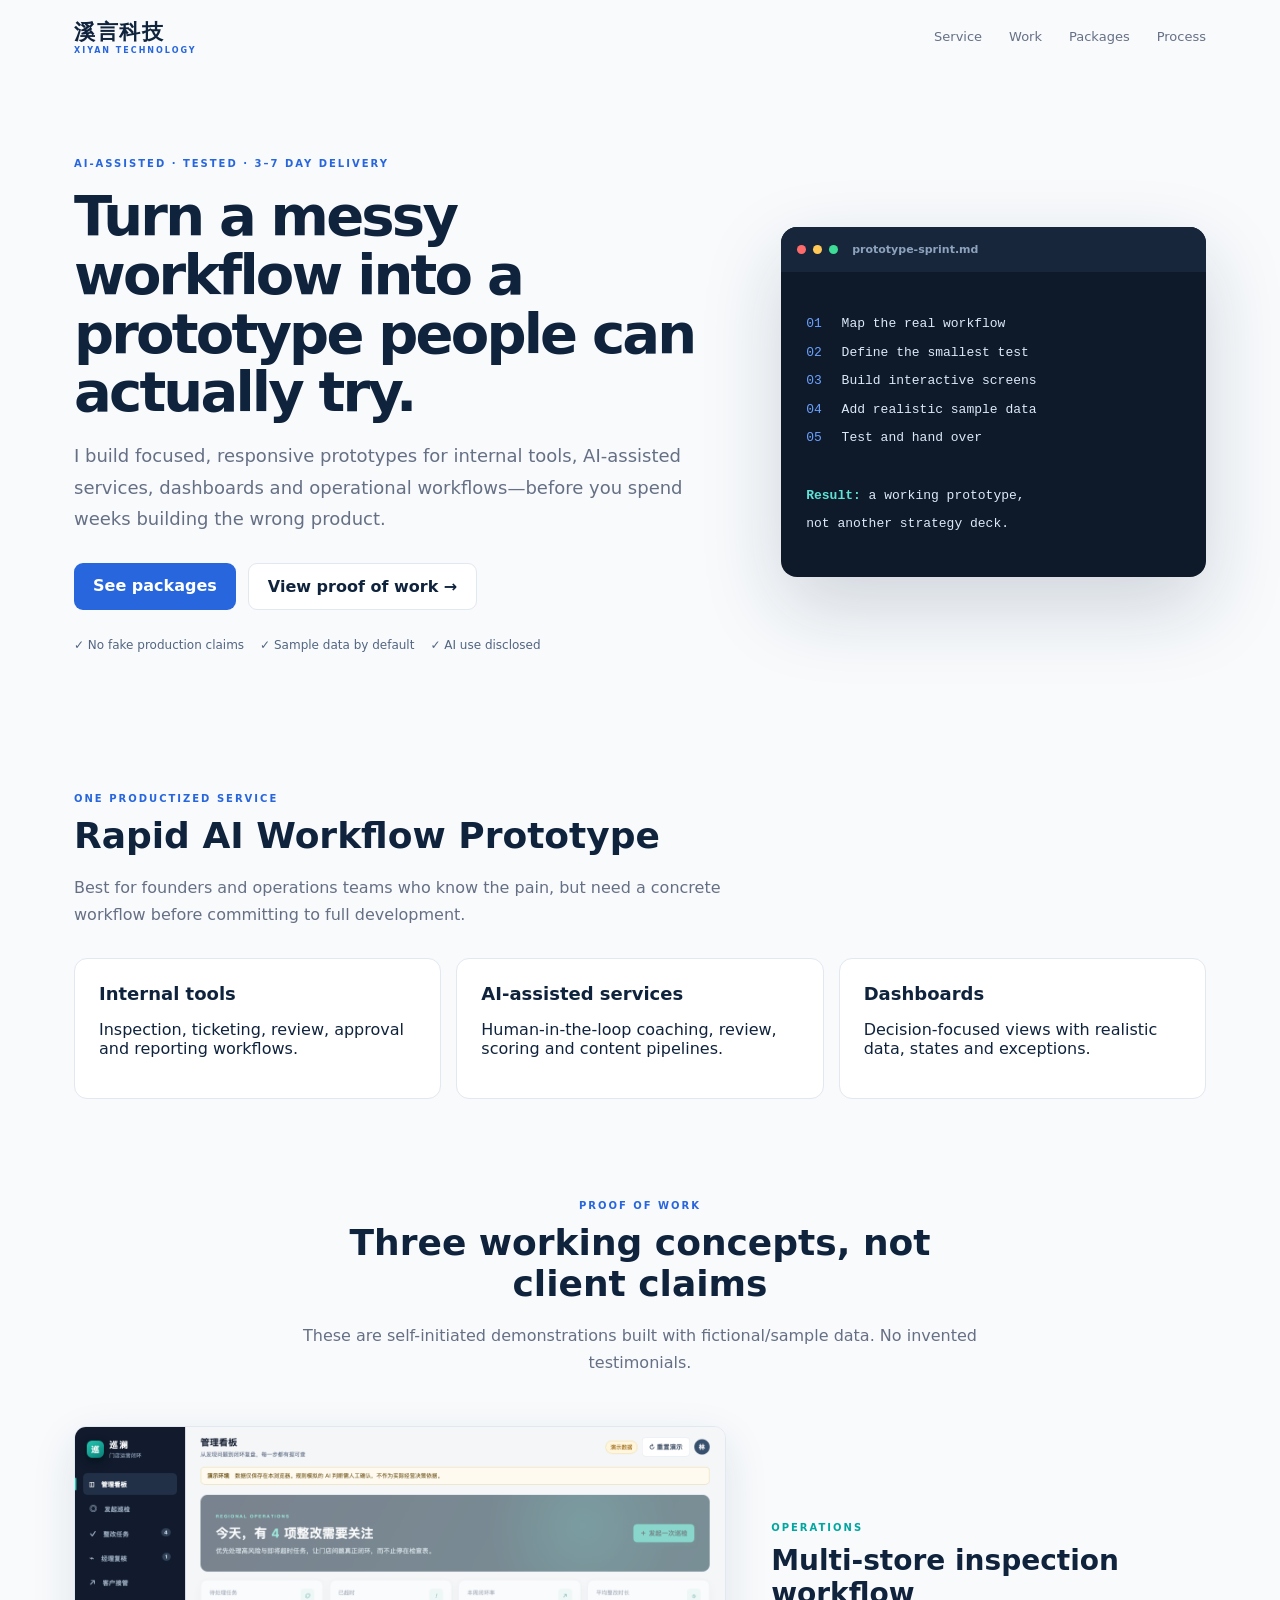
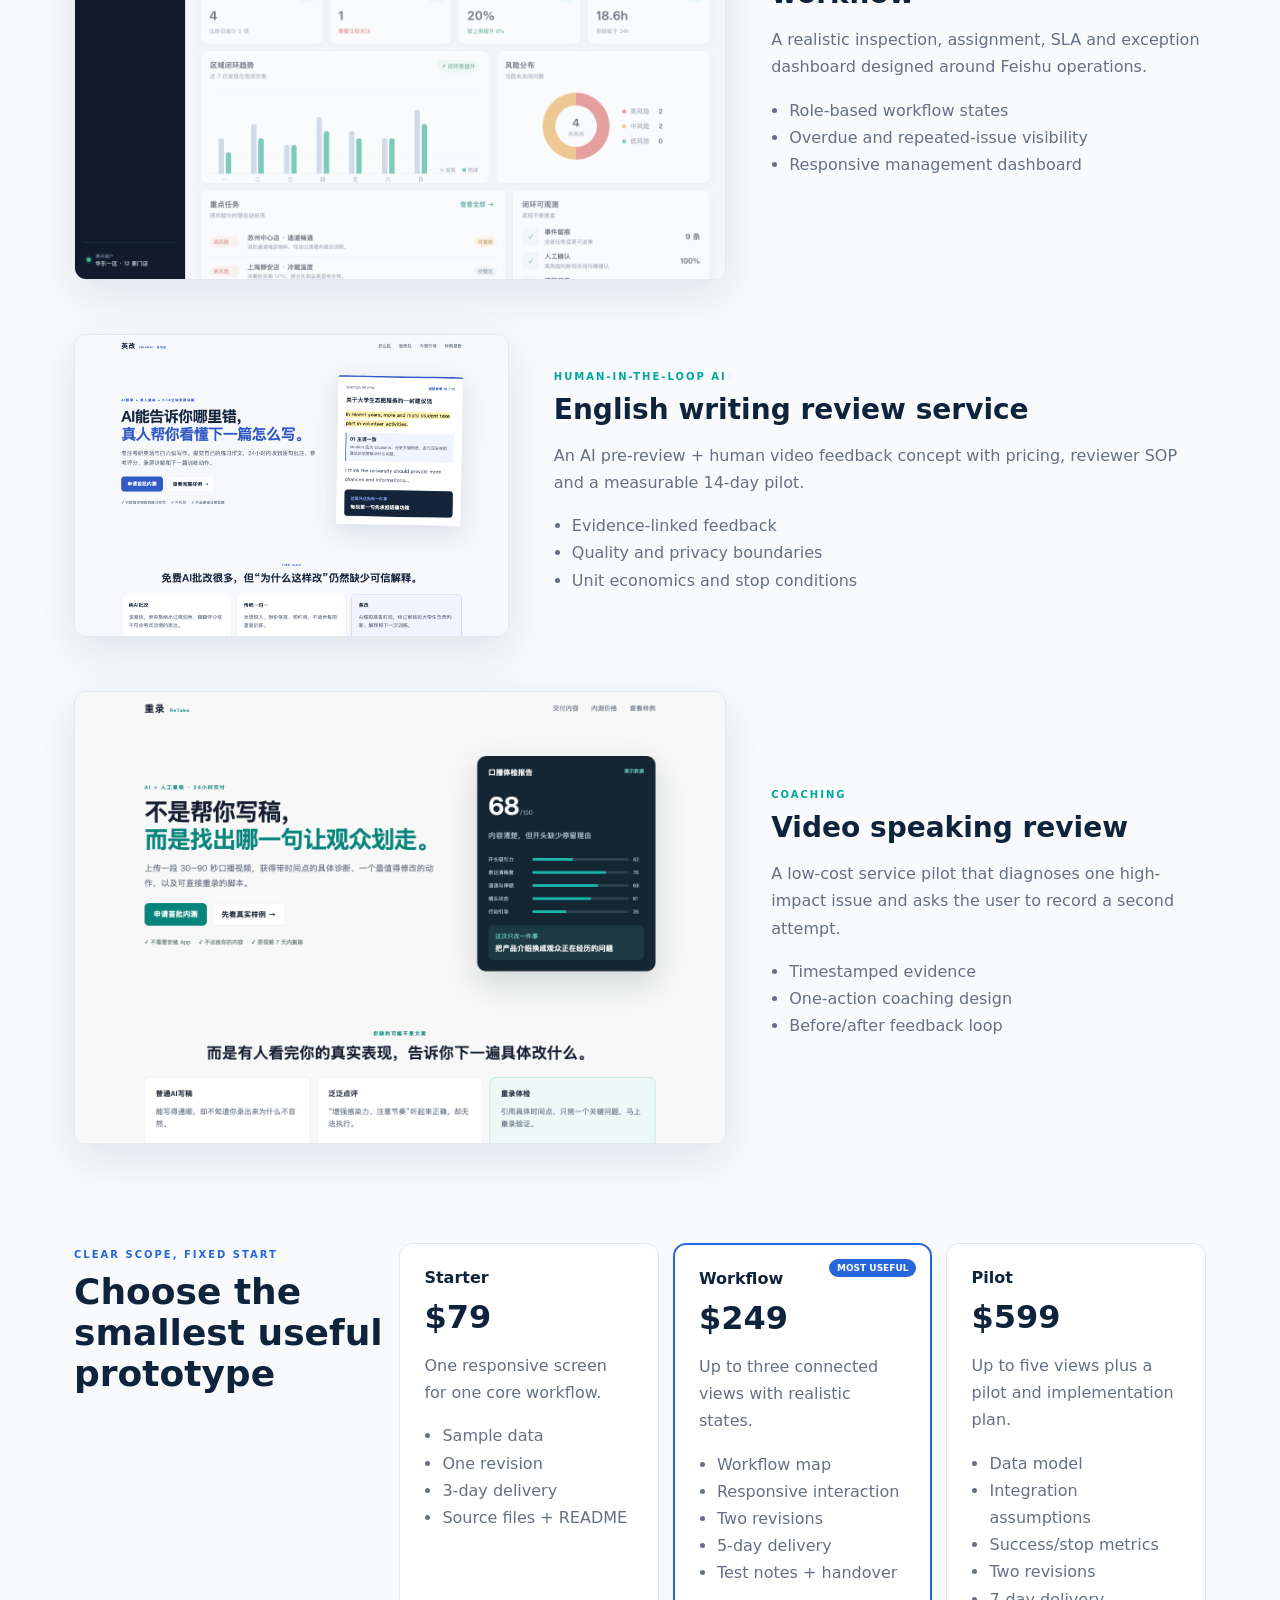
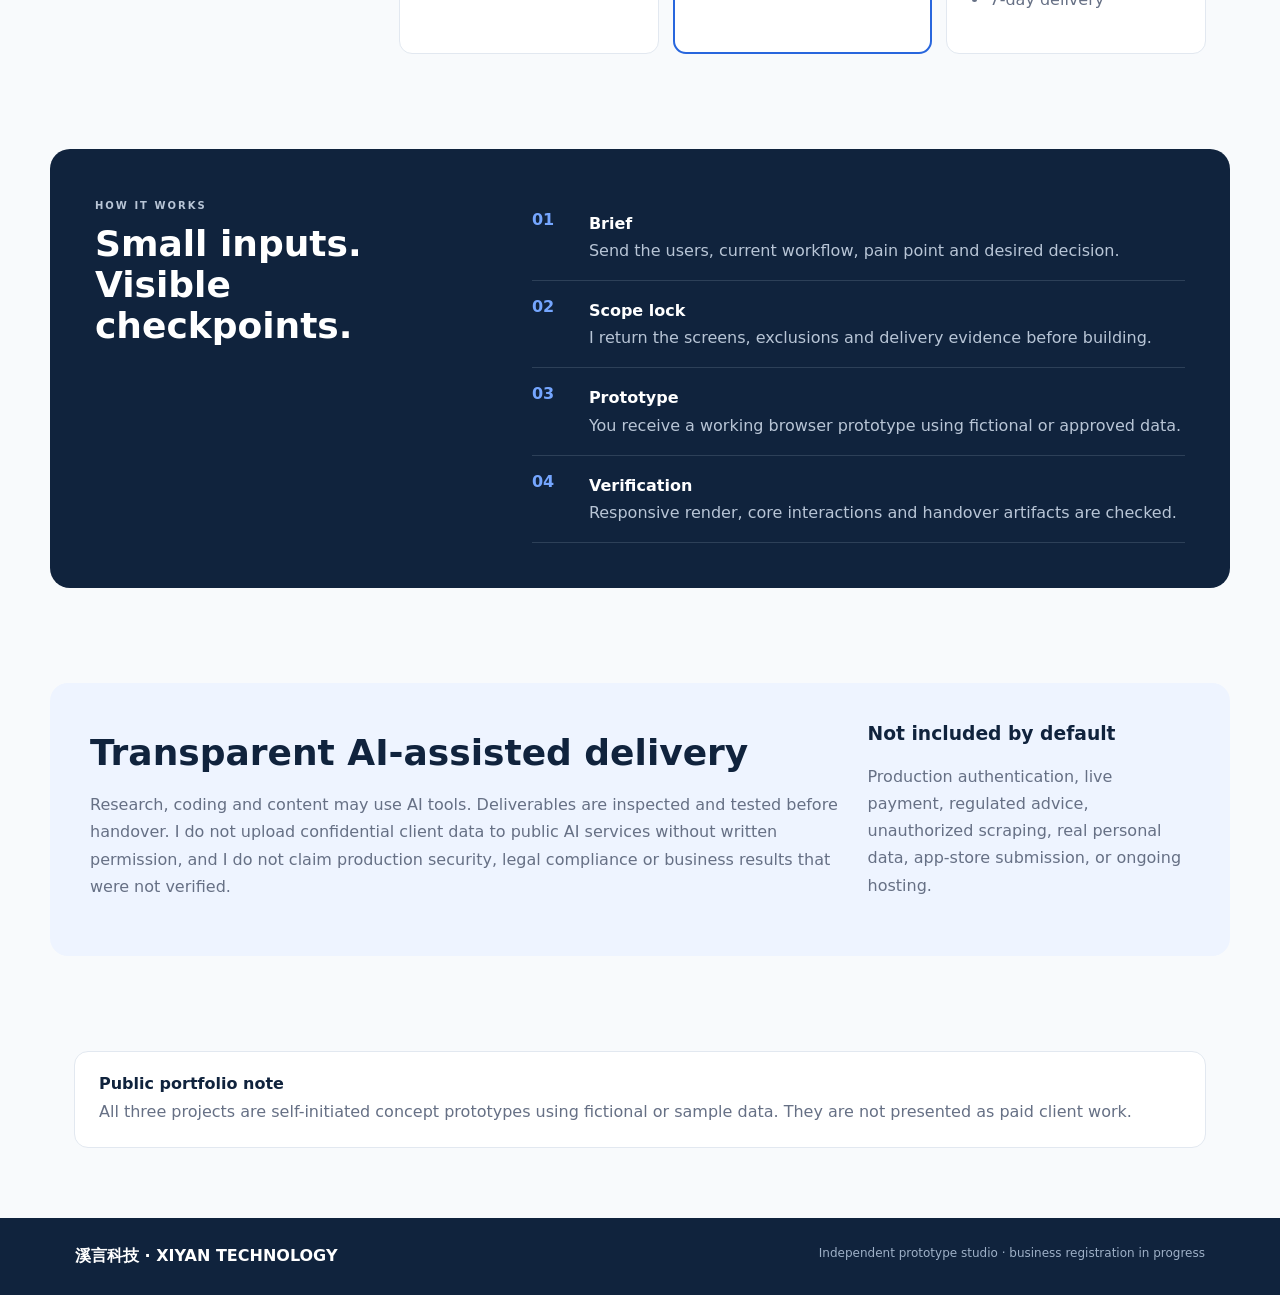
==== index.html @ 9f91e0a8 "Publish Xiyan Technology portfolio" ====
<!doctype html><html lang="en"><head><meta charset="utf-8"><meta name="viewport" content="width=device-width,initial-scale=1"><title>Xiyan Technology — AI Workflow Prototypes</title><link rel="stylesheet" href="styles.css"></head><body><header><a class="brand" href="#">溪言科技 <small>XIYAN TECHNOLOGY</small></a><nav><a href="#service">Service</a><a href="#work">Work</a><a href="#packages">Packages</a><a href="#process">Process</a></nav></header><main><section class="hero"><div><span class="eyebrow">AI-ASSISTED · TESTED · 3–7 DAY DELIVERY</span><h1>Turn a messy workflow into a prototype people can actually try.</h1><p>I build focused, responsive prototypes for internal tools, AI-assisted services, dashboards and operational workflows—before you spend weeks building the wrong product.</p><div class="buttons"><a class="primary" href="#packages">See packages</a><a class="secondary" href="#work">View proof of work →</a></div><div class="truth"><span>✓ No fake production claims</span><span>✓ Sample data by default</span><span>✓ AI use disclosed</span></div></div><aside><div class="terminal"><div><i></i><i></i><i></i><b>prototype-sprint.md</b></div><pre><span>01</span> Map the real workflow
<span>02</span> Define the smallest test
<span>03</span> Build interactive screens
<span>04</span> Add realistic sample data
<span>05</span> Test and hand over

<strong>Result:</strong> a working prototype,
not another strategy deck.</pre></div></aside></section><section id="service" class="service"><div><span class="eyebrow">ONE PRODUCTIZED SERVICE</span><h2>Rapid AI Workflow Prototype</h2><p>Best for founders and operations teams who know the pain, but need a concrete workflow before committing to full development.</p></div><div class="grid three"><article><b>Internal tools</b><p>Inspection, ticketing, review, approval and reporting workflows.</p></article><article><b>AI-assisted services</b><p>Human-in-the-loop coaching, review, scoring and content pipelines.</p></article><article><b>Dashboards</b><p>Decision-focused views with realistic data, states and exceptions.</p></article></div></section><section id="work" class="work"><div class="section-title"><span class="eyebrow">PROOF OF WORK</span><h2>Three working concepts, not client claims</h2><p>These are self-initiated demonstrations built with fictional/sample data. No invented testimonials.</p></div><article class="case"><a class="case-shot" href="feishu-inspection/" aria-label="Open store inspection prototype"><img src="assets/feishu-dashboard.png" alt="Store inspection workflow dashboard"></a><div><span>OPERATIONS</span><h3>Multi-store inspection workflow</h3><p>A realistic inspection, assignment, SLA and exception dashboard designed around Feishu operations.</p><ul><li>Role-based workflow states</li><li>Overdue and repeated-issue visibility</li><li>Responsive management dashboard</li></ul></div></article><article class="case reverse"><a class="case-shot" href="writing-review/" aria-label="Open English writing review prototype"><img src="assets/writing-review.png" alt="English writing review prototype"></a><div><span>HUMAN-IN-THE-LOOP AI</span><h3>English writing review service</h3><p>An AI pre-review + human video feedback concept with pricing, reviewer SOP and a measurable 14-day pilot.</p><ul><li>Evidence-linked feedback</li><li>Quality and privacy boundaries</li><li>Unit economics and stop conditions</li></ul></div></article><article class="case"><a class="case-shot" href="speaking-coach/" aria-label="Open speaking coach prototype"><img src="assets/speaking-coach.png" alt="Speaking coach prototype"></a><div><span>COACHING</span><h3>Video speaking review</h3><p>A low-cost service pilot that diagnoses one high-impact issue and asks the user to record a second attempt.</p><ul><li>Timestamped evidence</li><li>One-action coaching design</li><li>Before/after feedback loop</li></ul></div></article></section><section id="packages" class="packages"><div><span class="eyebrow">CLEAR SCOPE, FIXED START</span><h2>Choose the smallest useful prototype</h2></div><article><span>Starter</span><h3>$79</h3><p>One responsive screen for one core workflow.</p><ul><li>Sample data</li><li>One revision</li><li>3-day delivery</li><li>Source files + README</li></ul></article><article class="featured"><b>MOST USEFUL</b><span>Workflow</span><h3>$249</h3><p>Up to three connected views with realistic states.</p><ul><li>Workflow map</li><li>Responsive interaction</li><li>Two revisions</li><li>5-day delivery</li><li>Test notes + handover</li></ul></article><article><span>Pilot</span><h3>$599</h3><p>Up to five views plus a pilot and implementation plan.</p><ul><li>Data model</li><li>Integration assumptions</li><li>Success/stop metrics</li><li>Two revisions</li><li>7-day delivery</li></ul></article></section><section id="process" class="process"><div><span class="eyebrow">HOW IT WORKS</span><h2>Small inputs. Visible checkpoints.</h2></div><ol><li><b>01</b><span><strong>Brief</strong>Send the users, current workflow, pain point and desired decision.</span></li><li><b>02</b><span><strong>Scope lock</strong>I return the screens, exclusions and delivery evidence before building.</span></li><li><b>03</b><span><strong>Prototype</strong>You receive a working browser prototype using fictional or approved data.</span></li><li><b>04</b><span><strong>Verification</strong>Responsive render, core interactions and handover artifacts are checked.</span></li></ol></section><section class="disclosure"><div><h2>Transparent AI-assisted delivery</h2><p>Research, coding and content may use AI tools. Deliverables are inspected and tested before handover. I do not upload confidential client data to public AI services without written permission, and I do not claim production security, legal compliance or business results that were not verified.</p></div><div><h3>Not included by default</h3><p>Production authentication, live payment, regulated advice, unauthorized scraping, real personal data, app-store submission, or ongoing hosting.</p></div></section><section class="public-note"><b>Public portfolio note</b><p>All three projects are self-initiated concept prototypes using fictional or sample data. They are not presented as paid client work.</p></section></main><footer><b>溪言科技 · XIYAN TECHNOLOGY</b><p>Independent prototype studio · business registration in progress</p></footer></body></html>
---- styles.css ----
:root{--ink:#10233d;--muted:#667085;--blue:#2866dd;--cyan:#00a7a0;--soft:#eef4ff;--line:#e2e8f0;--bg:#f8fafc}*{box-sizing:border-box}body{margin:0;background:var(--bg);color:var(--ink);font-family:Inter,ui-sans-serif,"PingFang SC",system-ui,sans-serif}a{color:inherit;text-decoration:none}header{height:72px;max-width:1180px;margin:auto;padding:0 24px;display:flex;align-items:center;justify-content:space-between}.brand{font-weight:900;font-size:21px;letter-spacing:1.5px}.brand small{display:block;font-size:8px;color:var(--blue);letter-spacing:2px}nav{display:flex;gap:27px;font-size:13px;color:var(--muted)}.hero{max-width:1180px;margin:35px auto 90px;padding:45px 24px;display:grid;grid-template-columns:1.2fr .8fr;gap:70px;align-items:center}.eyebrow{font-size:10px;font-weight:900;letter-spacing:2px;color:var(--blue)}h1{font-size:56px;line-height:1.05;letter-spacing:-2.8px;margin:16px 0}.hero p{font-size:18px;line-height:1.75;color:var(--muted);max-width:680px}.buttons{display:flex;gap:12px;margin:28px 0}.primary,.secondary{padding:13px 19px;border-radius:9px;font-weight:800}.primary{background:var(--blue);color:#fff}.secondary{background:#fff;border:1px solid var(--line)}.truth{display:flex;gap:16px;flex-wrap:wrap;font-size:12px;color:#526581}.terminal{background:#0e1a2a;color:#dce9f8;border-radius:16px;box-shadow:0 30px 80px #152b492d;overflow:hidden}.terminal>div{height:45px;background:#17263a;display:flex;align-items:center;padding:0 16px;gap:7px}.terminal i{width:9px;height:9px;border-radius:50%;background:#ff6b6b}.terminal i:nth-child(2){background:#ffc857}.terminal i:nth-child(3){background:#3ddc97}.terminal b{font-size:11px;color:#8da2bd;margin-left:7px}.terminal pre{padding:25px;font-family:ui-monospace,SFMono-Regular,monospace;line-height:2.2;font-size:13px}.terminal pre span{color:#6da1ff;margin-right:12px}.terminal pre strong{color:#5ee2d5}.service,.work,.packages,.process,.disclosure{max-width:1180px;margin:0 auto 95px;padding:0 24px}.service>div:first-child{max-width:700px}.service h2,.section-title h2,.packages h2,.process h2,.disclosure h2{font-size:36px;margin:9px 0 18px}.service>div>p,.section-title p,.case p,.case li,.packages p,.packages li,.process span,.disclosure p{color:var(--muted);line-height:1.7}.grid.three{display:grid;grid-template-columns:repeat(3,1fr);gap:15px;margin-top:30px}.grid article,.packages article{background:#fff;border:1px solid var(--line);padding:24px;border-radius:13px}.grid article b{font-size:18px}.section-title{text-align:center;max-width:700px;margin:0 auto 38px}.case{display:grid;grid-template-columns:1.2fr .8fr;gap:45px;align-items:center;margin:50px 0}.case.reverse{grid-template-columns:.8fr 1.2fr}.case.reverse img{order:2}.case img{width:100%;border-radius:12px;border:1px solid var(--line);box-shadow:0 15px 45px #1733541c}.case div>span{font-size:10px;color:var(--cyan);letter-spacing:2px;font-weight:900}.case h3{font-size:28px;margin:9px 0}.case ul{padding-left:18px}.packages{display:grid;grid-template-columns:1.2fr repeat(3,1fr);gap:14px;align-items:stretch}.packages article{position:relative}.packages article>span{font-weight:900}.packages h3{font-size:32px;margin:11px 0}.packages ul{padding-left:18px}.packages .featured{border:2px solid var(--blue)}.packages .featured>b{position:absolute;right:14px;top:14px;background:var(--blue);color:#fff;padding:4px 8px;border-radius:20px;font-size:9px}.process{background:var(--ink);color:#fff;border-radius:20px;padding:45px;display:grid;grid-template-columns:.75fr 1.25fr;gap:45px}.process ol{list-style:none;margin:0;padding:0}.process li{display:grid;grid-template-columns:45px 1fr;gap:12px;padding:16px 0;border-bottom:1px solid #2d4058}.process li>b{color:#75a6ff}.process strong{display:block;color:#fff}.process span{color:#b8c5d6}.disclosure{display:grid;grid-template-columns:1.4fr .6fr;gap:25px;background:var(--soft);border-radius:18px;padding:40px}.disclosure h3{margin-top:0}footer{background:var(--ink);color:#fff;padding:28px max(24px,calc((100% - 1130px)/2));display:flex;justify-content:space-between}footer p{margin:0;color:#9eb0c7;font-size:12px}@media(max-width:900px){nav{display:none}.hero{grid-template-columns:1fr;margin-top:0}.hero h1{font-size:40px}.grid.three,.packages,.case,.case.reverse,.process,.disclosure{grid-template-columns:1fr}.case.reverse img{order:0}.packages>div{margin-bottom:10px}footer{display:block}footer p{margin-top:8px}}
.case-shot{display:block}.case-shot img{transition:transform .2s ease,box-shadow .2s ease}.case-shot:hover img{transform:translateY(-3px);box-shadow:0 20px 55px #1733542b}.public-note{max-width:1132px;margin:0 auto 70px;padding:22px 24px;background:#fff;border:1px solid var(--line);border-radius:14px}.public-note p{color:var(--muted);margin:6px 0 0;line-height:1.6}
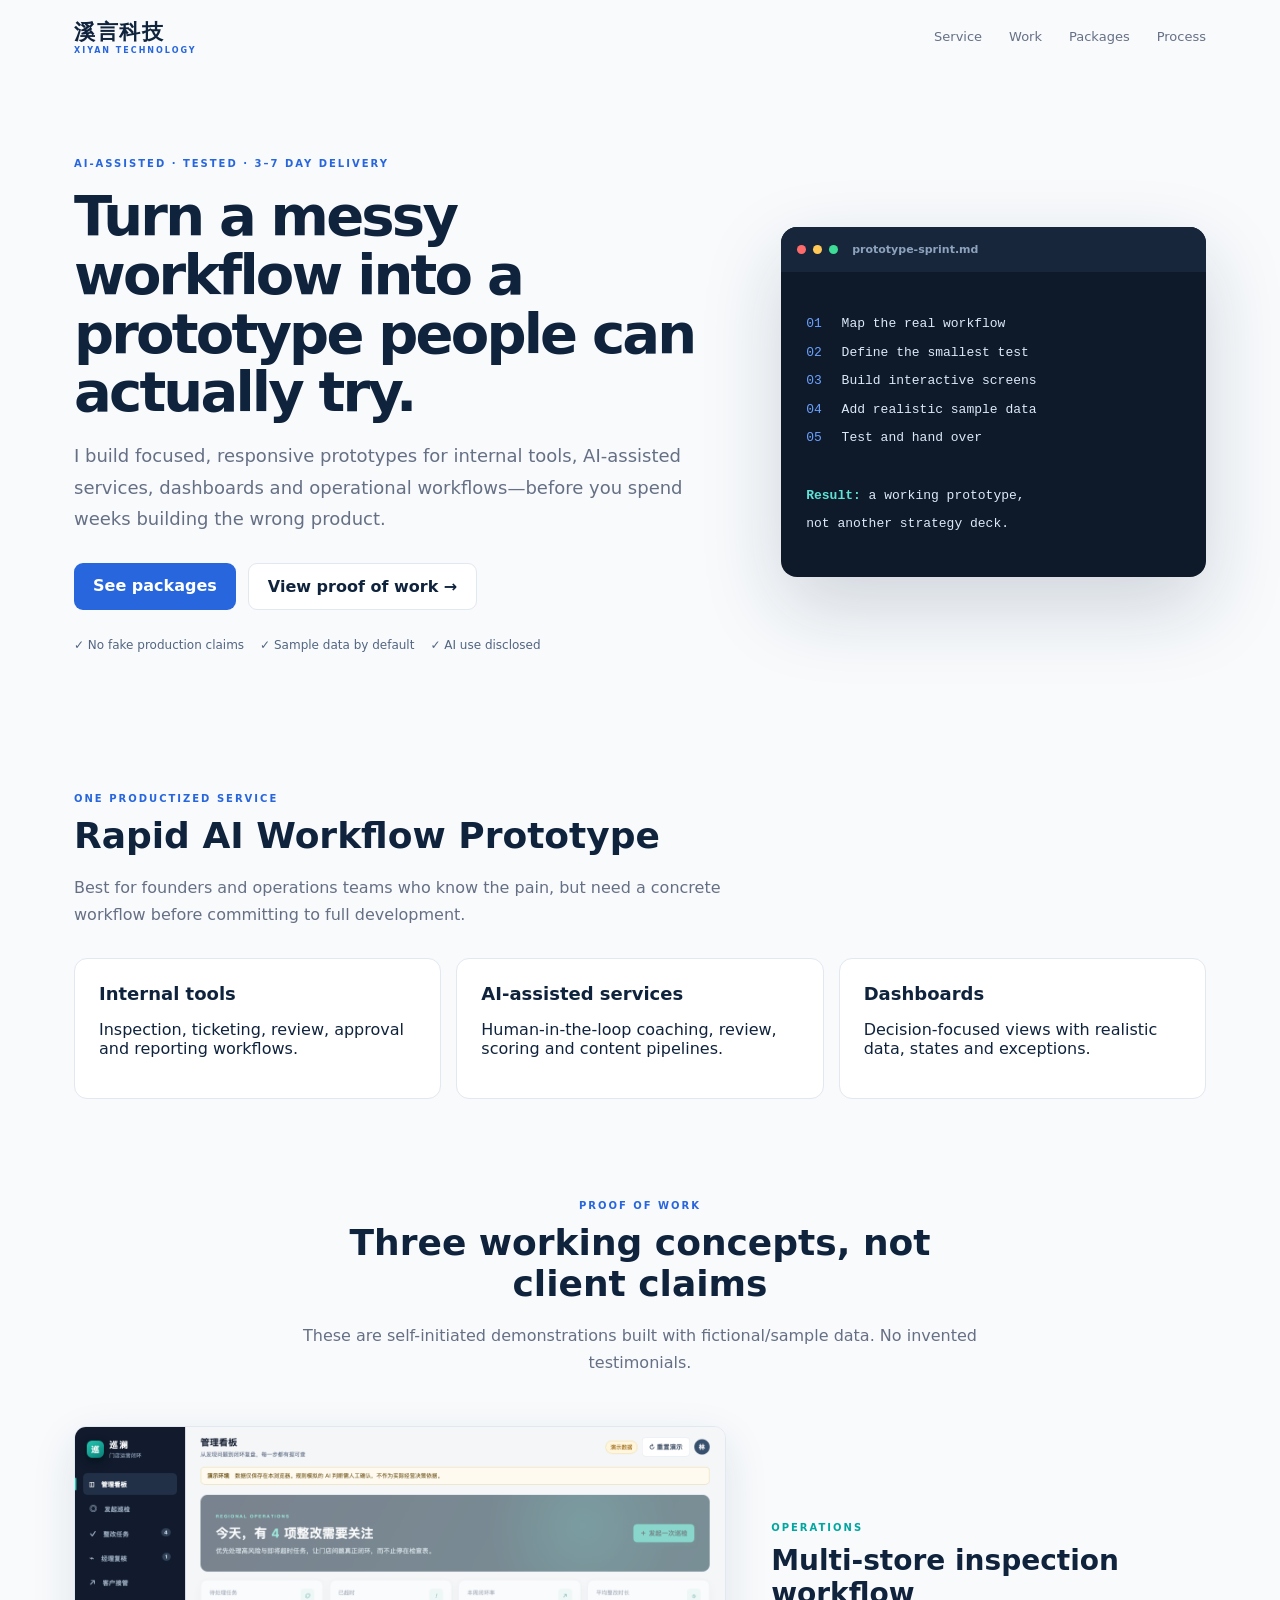
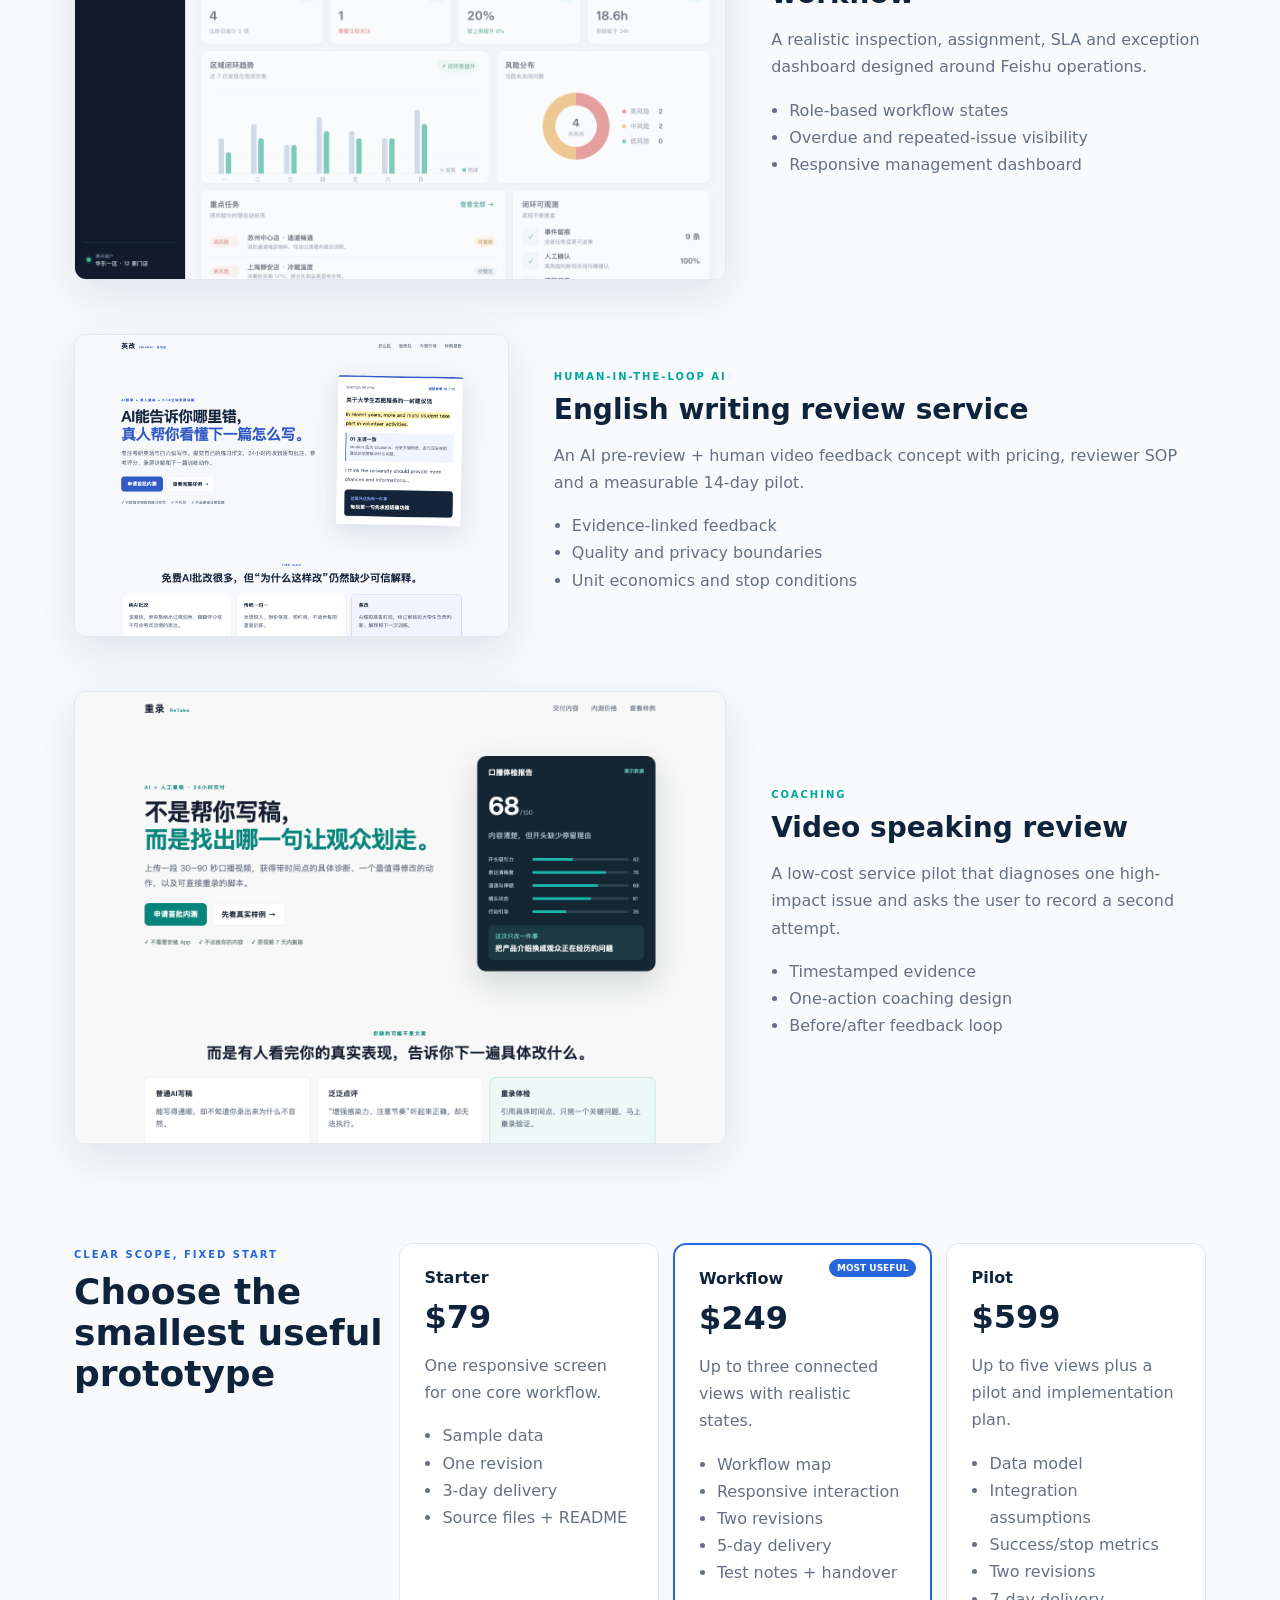
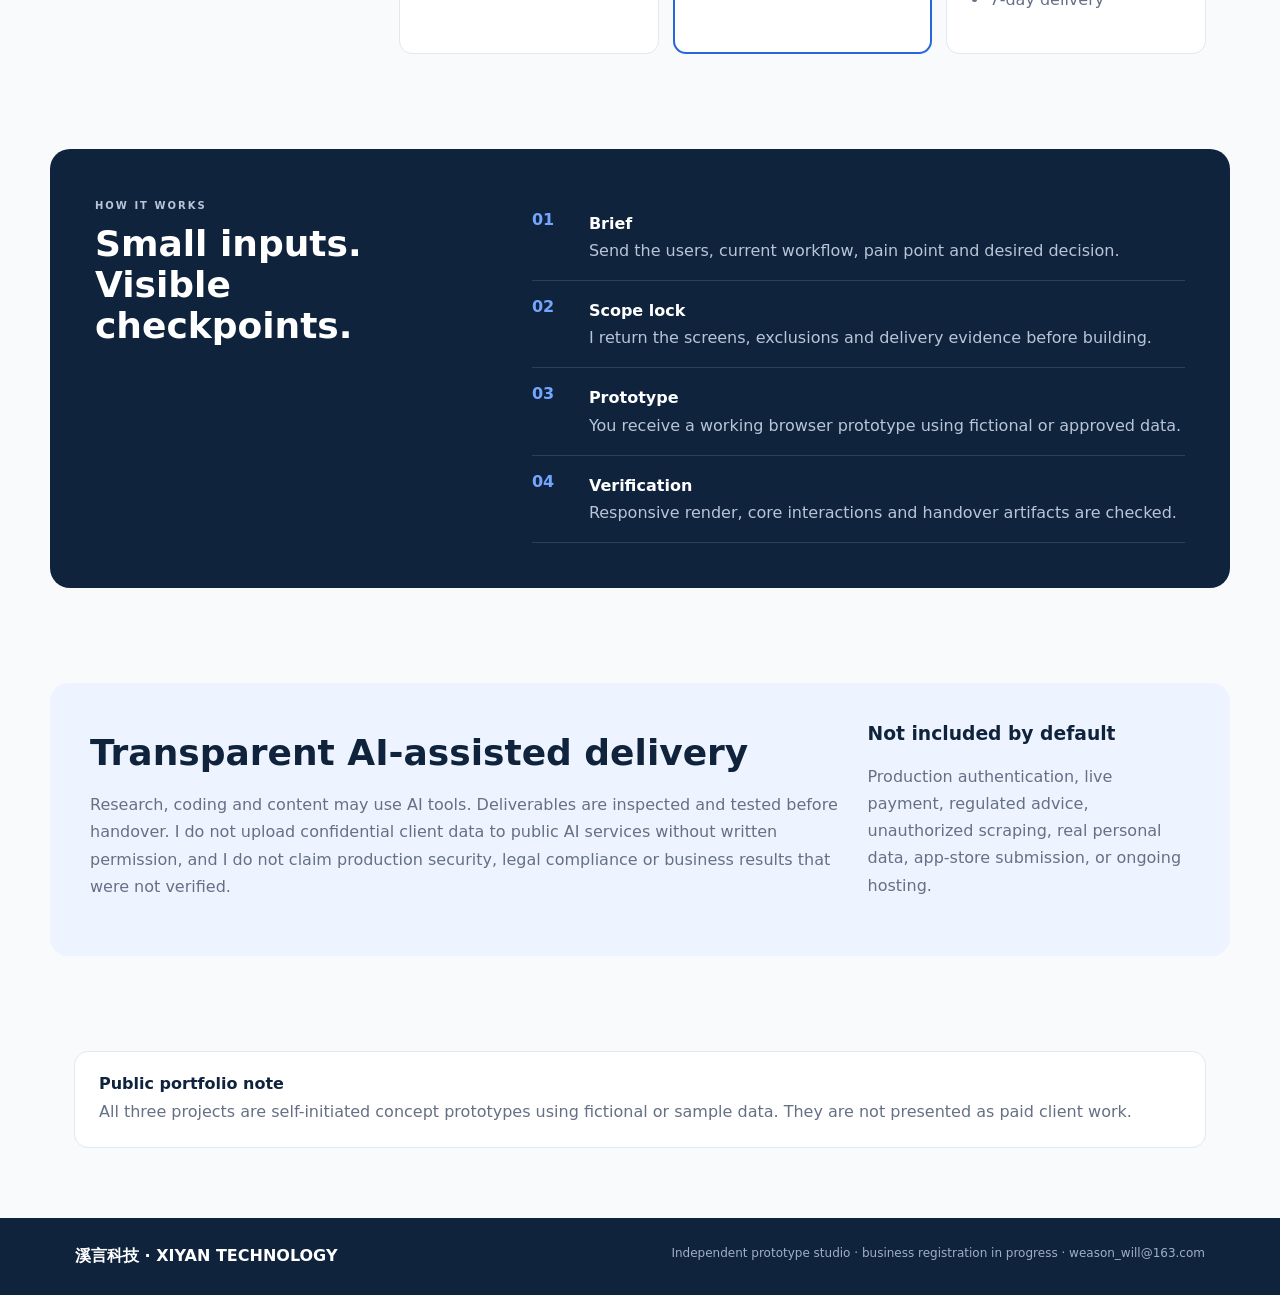
==== commit 45103bba: "Publish official business contact" ====
--- a/index.html
+++ b/index.html
@@ -5,4 +5,4 @@
 <span>05</span> Test and hand over
 
 <strong>Result:</strong> a working prototype,
-not another strategy deck.</pre></div></aside></section><section id="service" class="service"><div><span class="eyebrow">ONE PRODUCTIZED SERVICE</span><h2>Rapid AI Workflow Prototype</h2><p>Best for founders and operations teams who know the pain, but need a concrete workflow before committing to full development.</p></div><div class="grid three"><article><b>Internal tools</b><p>Inspection, ticketing, review, approval and reporting workflows.</p></article><article><b>AI-assisted services</b><p>Human-in-the-loop coaching, review, scoring and content pipelines.</p></article><article><b>Dashboards</b><p>Decision-focused views with realistic data, states and exceptions.</p></article></div></section><section id="work" class="work"><div class="section-title"><span class="eyebrow">PROOF OF WORK</span><h2>Three working concepts, not client claims</h2><p>These are self-initiated demonstrations built with fictional/sample data. No invented testimonials.</p></div><article class="case"><a class="case-shot" href="feishu-inspection/" aria-label="Open store inspection prototype"><img src="assets/feishu-dashboard.png" alt="Store inspection workflow dashboard"></a><div><span>OPERATIONS</span><h3>Multi-store inspection workflow</h3><p>A realistic inspection, assignment, SLA and exception dashboard designed around Feishu operations.</p><ul><li>Role-based workflow states</li><li>Overdue and repeated-issue visibility</li><li>Responsive management dashboard</li></ul></div></article><article class="case reverse"><a class="case-shot" href="writing-review/" aria-label="Open English writing review prototype"><img src="assets/writing-review.png" alt="English writing review prototype"></a><div><span>HUMAN-IN-THE-LOOP AI</span><h3>English writing review service</h3><p>An AI pre-review + human video feedback concept with pricing, reviewer SOP and a measurable 14-day pilot.</p><ul><li>Evidence-linked feedback</li><li>Quality and privacy boundaries</li><li>Unit economics and stop conditions</li></ul></div></article><article class="case"><a class="case-shot" href="speaking-coach/" aria-label="Open speaking coach prototype"><img src="assets/speaking-coach.png" alt="Speaking coach prototype"></a><div><span>COACHING</span><h3>Video speaking review</h3><p>A low-cost service pilot that diagnoses one high-impact issue and asks the user to record a second attempt.</p><ul><li>Timestamped evidence</li><li>One-action coaching design</li><li>Before/after feedback loop</li></ul></div></article></section><section id="packages" class="packages"><div><span class="eyebrow">CLEAR SCOPE, FIXED START</span><h2>Choose the smallest useful prototype</h2></div><article><span>Starter</span><h3>$79</h3><p>One responsive screen for one core workflow.</p><ul><li>Sample data</li><li>One revision</li><li>3-day delivery</li><li>Source files + README</li></ul></article><article class="featured"><b>MOST USEFUL</b><span>Workflow</span><h3>$249</h3><p>Up to three connected views with realistic states.</p><ul><li>Workflow map</li><li>Responsive interaction</li><li>Two revisions</li><li>5-day delivery</li><li>Test notes + handover</li></ul></article><article><span>Pilot</span><h3>$599</h3><p>Up to five views plus a pilot and implementation plan.</p><ul><li>Data model</li><li>Integration assumptions</li><li>Success/stop metrics</li><li>Two revisions</li><li>7-day delivery</li></ul></article></section><section id="process" class="process"><div><span class="eyebrow">HOW IT WORKS</span><h2>Small inputs. Visible checkpoints.</h2></div><ol><li><b>01</b><span><strong>Brief</strong>Send the users, current workflow, pain point and desired decision.</span></li><li><b>02</b><span><strong>Scope lock</strong>I return the screens, exclusions and delivery evidence before building.</span></li><li><b>03</b><span><strong>Prototype</strong>You receive a working browser prototype using fictional or approved data.</span></li><li><b>04</b><span><strong>Verification</strong>Responsive render, core interactions and handover artifacts are checked.</span></li></ol></section><section class="disclosure"><div><h2>Transparent AI-assisted delivery</h2><p>Research, coding and content may use AI tools. Deliverables are inspected and tested before handover. I do not upload confidential client data to public AI services without written permission, and I do not claim production security, legal compliance or business results that were not verified.</p></div><div><h3>Not included by default</h3><p>Production authentication, live payment, regulated advice, unauthorized scraping, real personal data, app-store submission, or ongoing hosting.</p></div></section><section class="public-note"><b>Public portfolio note</b><p>All three projects are self-initiated concept prototypes using fictional or sample data. They are not presented as paid client work.</p></section></main><footer><b>溪言科技 · XIYAN TECHNOLOGY</b><p>Independent prototype studio · business registration in progress</p></footer></body></html>+not another strategy deck.</pre></div></aside></section><section id="service" class="service"><div><span class="eyebrow">ONE PRODUCTIZED SERVICE</span><h2>Rapid AI Workflow Prototype</h2><p>Best for founders and operations teams who know the pain, but need a concrete workflow before committing to full development.</p></div><div class="grid three"><article><b>Internal tools</b><p>Inspection, ticketing, review, approval and reporting workflows.</p></article><article><b>AI-assisted services</b><p>Human-in-the-loop coaching, review, scoring and content pipelines.</p></article><article><b>Dashboards</b><p>Decision-focused views with realistic data, states and exceptions.</p></article></div></section><section id="work" class="work"><div class="section-title"><span class="eyebrow">PROOF OF WORK</span><h2>Three working concepts, not client claims</h2><p>These are self-initiated demonstrations built with fictional/sample data. No invented testimonials.</p></div><article class="case"><a class="case-shot" href="feishu-inspection/" aria-label="Open store inspection prototype"><img src="assets/feishu-dashboard.png" alt="Store inspection workflow dashboard"></a><div><span>OPERATIONS</span><h3>Multi-store inspection workflow</h3><p>A realistic inspection, assignment, SLA and exception dashboard designed around Feishu operations.</p><ul><li>Role-based workflow states</li><li>Overdue and repeated-issue visibility</li><li>Responsive management dashboard</li></ul></div></article><article class="case reverse"><a class="case-shot" href="writing-review/" aria-label="Open English writing review prototype"><img src="assets/writing-review.png" alt="English writing review prototype"></a><div><span>HUMAN-IN-THE-LOOP AI</span><h3>English writing review service</h3><p>An AI pre-review + human video feedback concept with pricing, reviewer SOP and a measurable 14-day pilot.</p><ul><li>Evidence-linked feedback</li><li>Quality and privacy boundaries</li><li>Unit economics and stop conditions</li></ul></div></article><article class="case"><a class="case-shot" href="speaking-coach/" aria-label="Open speaking coach prototype"><img src="assets/speaking-coach.png" alt="Speaking coach prototype"></a><div><span>COACHING</span><h3>Video speaking review</h3><p>A low-cost service pilot that diagnoses one high-impact issue and asks the user to record a second attempt.</p><ul><li>Timestamped evidence</li><li>One-action coaching design</li><li>Before/after feedback loop</li></ul></div></article></section><section id="packages" class="packages"><div><span class="eyebrow">CLEAR SCOPE, FIXED START</span><h2>Choose the smallest useful prototype</h2></div><article><span>Starter</span><h3>$79</h3><p>One responsive screen for one core workflow.</p><ul><li>Sample data</li><li>One revision</li><li>3-day delivery</li><li>Source files + README</li></ul></article><article class="featured"><b>MOST USEFUL</b><span>Workflow</span><h3>$249</h3><p>Up to three connected views with realistic states.</p><ul><li>Workflow map</li><li>Responsive interaction</li><li>Two revisions</li><li>5-day delivery</li><li>Test notes + handover</li></ul></article><article><span>Pilot</span><h3>$599</h3><p>Up to five views plus a pilot and implementation plan.</p><ul><li>Data model</li><li>Integration assumptions</li><li>Success/stop metrics</li><li>Two revisions</li><li>7-day delivery</li></ul></article></section><section id="process" class="process"><div><span class="eyebrow">HOW IT WORKS</span><h2>Small inputs. Visible checkpoints.</h2></div><ol><li><b>01</b><span><strong>Brief</strong>Send the users, current workflow, pain point and desired decision.</span></li><li><b>02</b><span><strong>Scope lock</strong>I return the screens, exclusions and delivery evidence before building.</span></li><li><b>03</b><span><strong>Prototype</strong>You receive a working browser prototype using fictional or approved data.</span></li><li><b>04</b><span><strong>Verification</strong>Responsive render, core interactions and handover artifacts are checked.</span></li></ol></section><section class="disclosure"><div><h2>Transparent AI-assisted delivery</h2><p>Research, coding and content may use AI tools. Deliverables are inspected and tested before handover. I do not upload confidential client data to public AI services without written permission, and I do not claim production security, legal compliance or business results that were not verified.</p></div><div><h3>Not included by default</h3><p>Production authentication, live payment, regulated advice, unauthorized scraping, real personal data, app-store submission, or ongoing hosting.</p></div></section><section class="public-note"><b>Public portfolio note</b><p>All three projects are self-initiated concept prototypes using fictional or sample data. They are not presented as paid client work.</p></section></main><footer><b>溪言科技 · XIYAN TECHNOLOGY</b><p>Independent prototype studio · business registration in progress · <a href="mailto:weason_will@163.com">weason_will@163.com</a></p></footer></body></html>
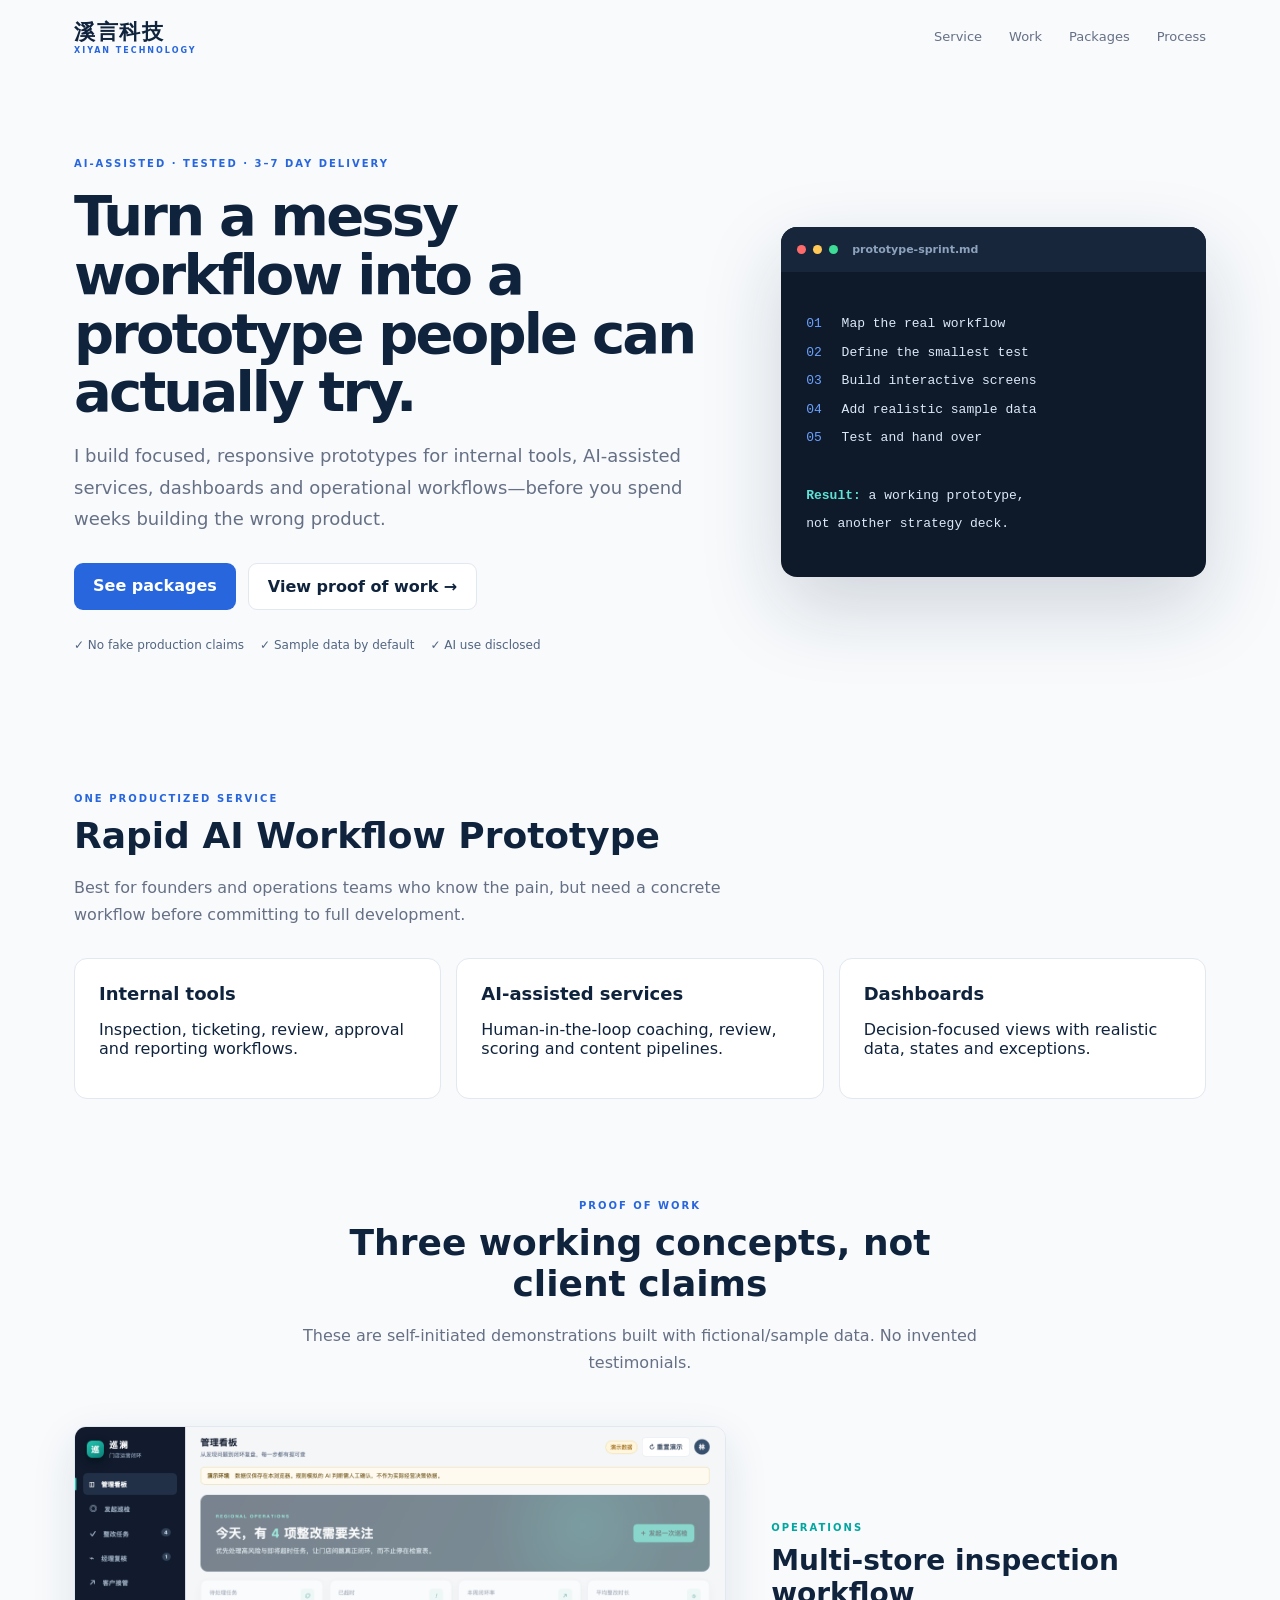
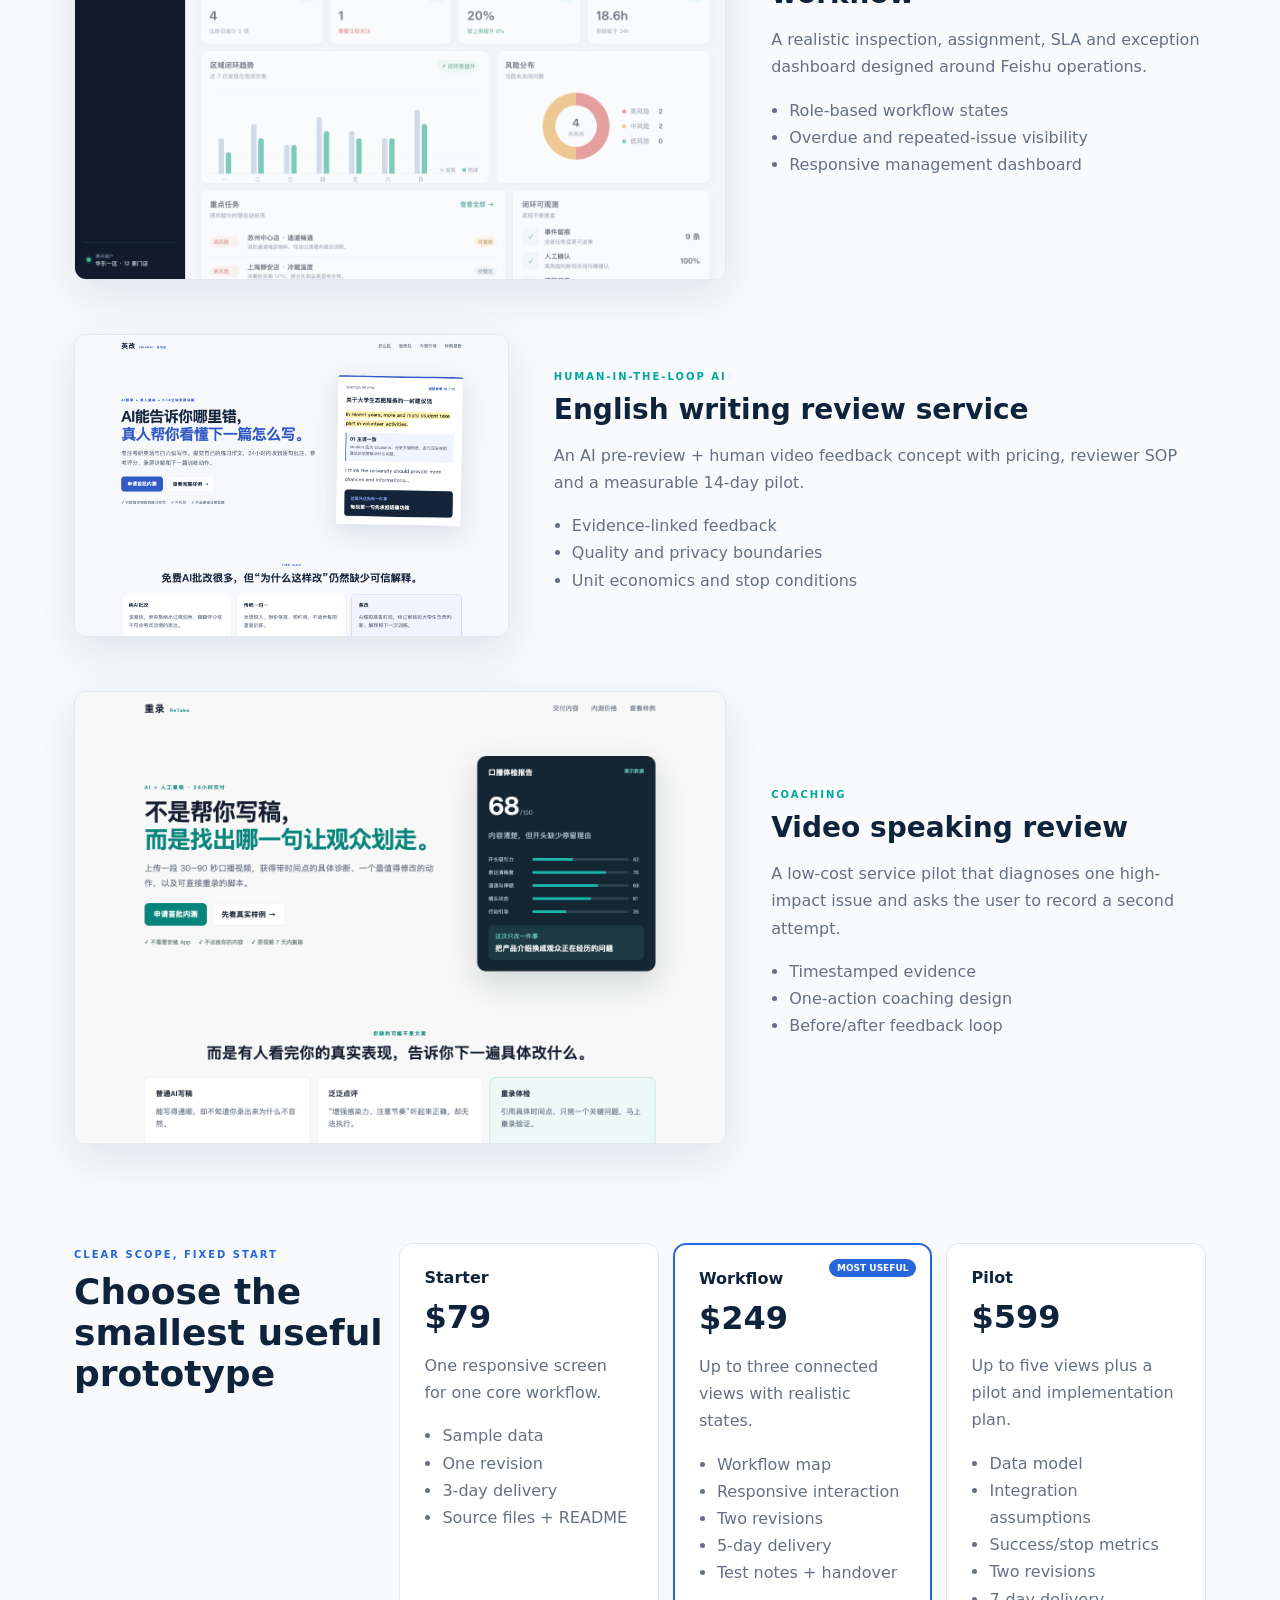
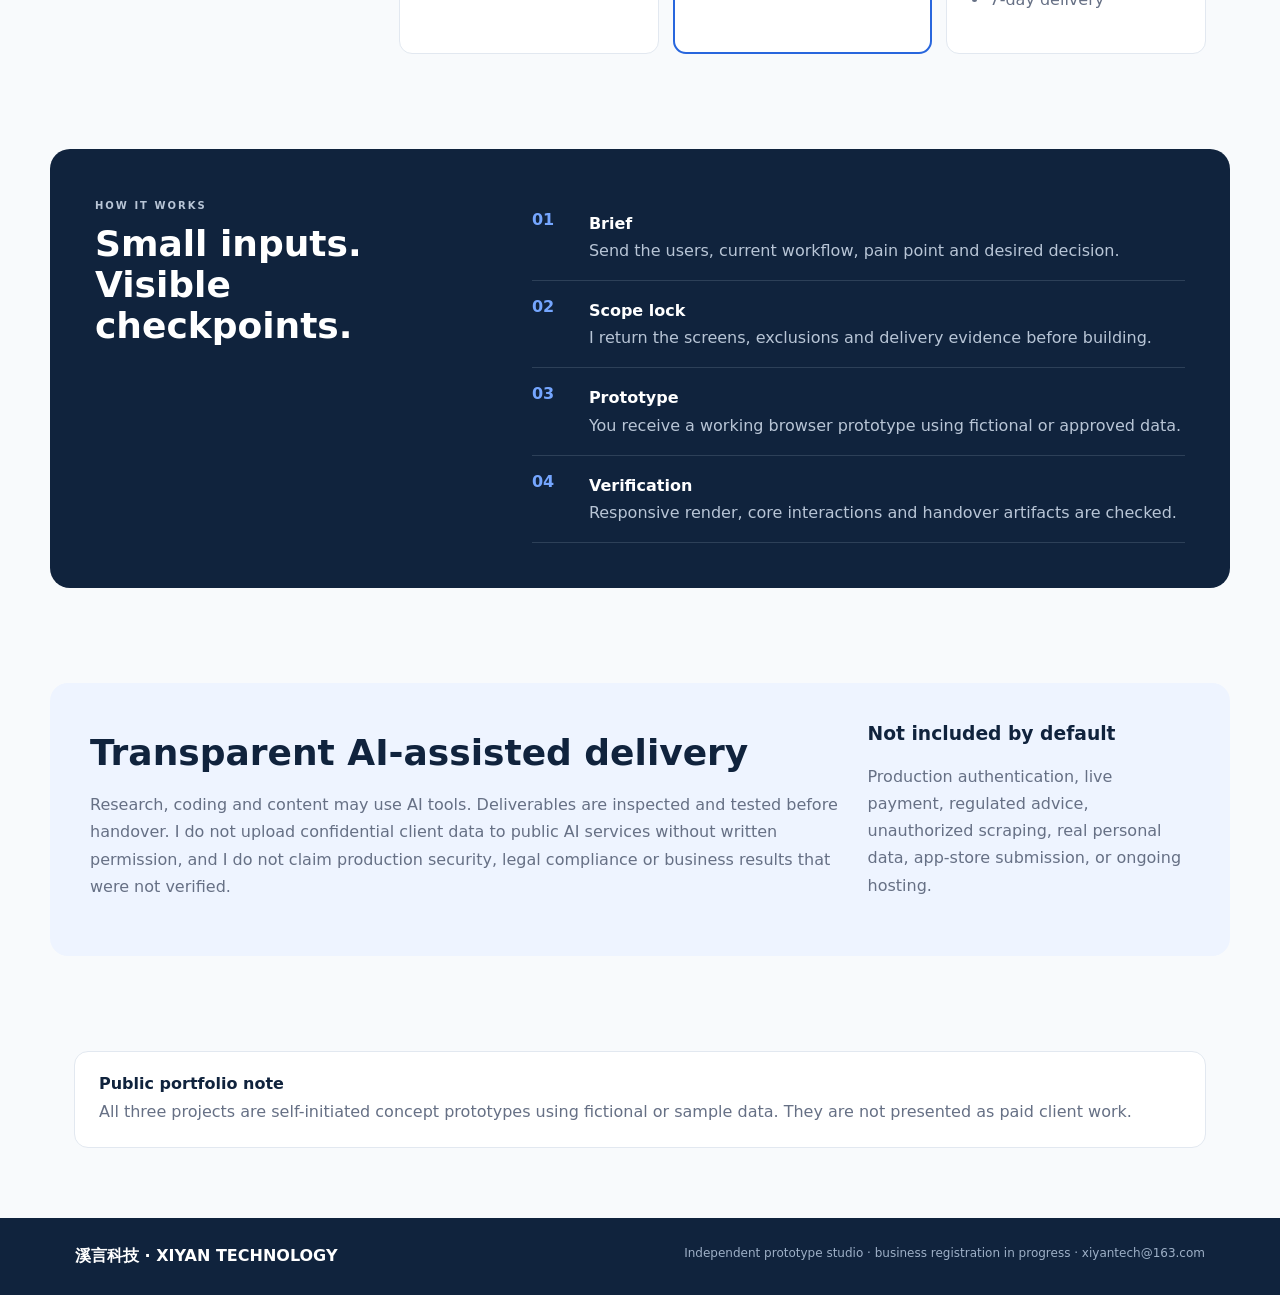
==== commit 9739107b: "Switch official contact to Xiyan mailbox" ====
--- a/index.html
+++ b/index.html
@@ -5,4 +5,4 @@
 <span>05</span> Test and hand over
 
 <strong>Result:</strong> a working prototype,
-not another strategy deck.</pre></div></aside></section><section id="service" class="service"><div><span class="eyebrow">ONE PRODUCTIZED SERVICE</span><h2>Rapid AI Workflow Prototype</h2><p>Best for founders and operations teams who know the pain, but need a concrete workflow before committing to full development.</p></div><div class="grid three"><article><b>Internal tools</b><p>Inspection, ticketing, review, approval and reporting workflows.</p></article><article><b>AI-assisted services</b><p>Human-in-the-loop coaching, review, scoring and content pipelines.</p></article><article><b>Dashboards</b><p>Decision-focused views with realistic data, states and exceptions.</p></article></div></section><section id="work" class="work"><div class="section-title"><span class="eyebrow">PROOF OF WORK</span><h2>Three working concepts, not client claims</h2><p>These are self-initiated demonstrations built with fictional/sample data. No invented testimonials.</p></div><article class="case"><a class="case-shot" href="feishu-inspection/" aria-label="Open store inspection prototype"><img src="assets/feishu-dashboard.png" alt="Store inspection workflow dashboard"></a><div><span>OPERATIONS</span><h3>Multi-store inspection workflow</h3><p>A realistic inspection, assignment, SLA and exception dashboard designed around Feishu operations.</p><ul><li>Role-based workflow states</li><li>Overdue and repeated-issue visibility</li><li>Responsive management dashboard</li></ul></div></article><article class="case reverse"><a class="case-shot" href="writing-review/" aria-label="Open English writing review prototype"><img src="assets/writing-review.png" alt="English writing review prototype"></a><div><span>HUMAN-IN-THE-LOOP AI</span><h3>English writing review service</h3><p>An AI pre-review + human video feedback concept with pricing, reviewer SOP and a measurable 14-day pilot.</p><ul><li>Evidence-linked feedback</li><li>Quality and privacy boundaries</li><li>Unit economics and stop conditions</li></ul></div></article><article class="case"><a class="case-shot" href="speaking-coach/" aria-label="Open speaking coach prototype"><img src="assets/speaking-coach.png" alt="Speaking coach prototype"></a><div><span>COACHING</span><h3>Video speaking review</h3><p>A low-cost service pilot that diagnoses one high-impact issue and asks the user to record a second attempt.</p><ul><li>Timestamped evidence</li><li>One-action coaching design</li><li>Before/after feedback loop</li></ul></div></article></section><section id="packages" class="packages"><div><span class="eyebrow">CLEAR SCOPE, FIXED START</span><h2>Choose the smallest useful prototype</h2></div><article><span>Starter</span><h3>$79</h3><p>One responsive screen for one core workflow.</p><ul><li>Sample data</li><li>One revision</li><li>3-day delivery</li><li>Source files + README</li></ul></article><article class="featured"><b>MOST USEFUL</b><span>Workflow</span><h3>$249</h3><p>Up to three connected views with realistic states.</p><ul><li>Workflow map</li><li>Responsive interaction</li><li>Two revisions</li><li>5-day delivery</li><li>Test notes + handover</li></ul></article><article><span>Pilot</span><h3>$599</h3><p>Up to five views plus a pilot and implementation plan.</p><ul><li>Data model</li><li>Integration assumptions</li><li>Success/stop metrics</li><li>Two revisions</li><li>7-day delivery</li></ul></article></section><section id="process" class="process"><div><span class="eyebrow">HOW IT WORKS</span><h2>Small inputs. Visible checkpoints.</h2></div><ol><li><b>01</b><span><strong>Brief</strong>Send the users, current workflow, pain point and desired decision.</span></li><li><b>02</b><span><strong>Scope lock</strong>I return the screens, exclusions and delivery evidence before building.</span></li><li><b>03</b><span><strong>Prototype</strong>You receive a working browser prototype using fictional or approved data.</span></li><li><b>04</b><span><strong>Verification</strong>Responsive render, core interactions and handover artifacts are checked.</span></li></ol></section><section class="disclosure"><div><h2>Transparent AI-assisted delivery</h2><p>Research, coding and content may use AI tools. Deliverables are inspected and tested before handover. I do not upload confidential client data to public AI services without written permission, and I do not claim production security, legal compliance or business results that were not verified.</p></div><div><h3>Not included by default</h3><p>Production authentication, live payment, regulated advice, unauthorized scraping, real personal data, app-store submission, or ongoing hosting.</p></div></section><section class="public-note"><b>Public portfolio note</b><p>All three projects are self-initiated concept prototypes using fictional or sample data. They are not presented as paid client work.</p></section></main><footer><b>溪言科技 · XIYAN TECHNOLOGY</b><p>Independent prototype studio · business registration in progress · <a href="mailto:weason_will@163.com">weason_will@163.com</a></p></footer></body></html>+not another strategy deck.</pre></div></aside></section><section id="service" class="service"><div><span class="eyebrow">ONE PRODUCTIZED SERVICE</span><h2>Rapid AI Workflow Prototype</h2><p>Best for founders and operations teams who know the pain, but need a concrete workflow before committing to full development.</p></div><div class="grid three"><article><b>Internal tools</b><p>Inspection, ticketing, review, approval and reporting workflows.</p></article><article><b>AI-assisted services</b><p>Human-in-the-loop coaching, review, scoring and content pipelines.</p></article><article><b>Dashboards</b><p>Decision-focused views with realistic data, states and exceptions.</p></article></div></section><section id="work" class="work"><div class="section-title"><span class="eyebrow">PROOF OF WORK</span><h2>Three working concepts, not client claims</h2><p>These are self-initiated demonstrations built with fictional/sample data. No invented testimonials.</p></div><article class="case"><a class="case-shot" href="feishu-inspection/" aria-label="Open store inspection prototype"><img src="assets/feishu-dashboard.png" alt="Store inspection workflow dashboard"></a><div><span>OPERATIONS</span><h3>Multi-store inspection workflow</h3><p>A realistic inspection, assignment, SLA and exception dashboard designed around Feishu operations.</p><ul><li>Role-based workflow states</li><li>Overdue and repeated-issue visibility</li><li>Responsive management dashboard</li></ul></div></article><article class="case reverse"><a class="case-shot" href="writing-review/" aria-label="Open English writing review prototype"><img src="assets/writing-review.png" alt="English writing review prototype"></a><div><span>HUMAN-IN-THE-LOOP AI</span><h3>English writing review service</h3><p>An AI pre-review + human video feedback concept with pricing, reviewer SOP and a measurable 14-day pilot.</p><ul><li>Evidence-linked feedback</li><li>Quality and privacy boundaries</li><li>Unit economics and stop conditions</li></ul></div></article><article class="case"><a class="case-shot" href="speaking-coach/" aria-label="Open speaking coach prototype"><img src="assets/speaking-coach.png" alt="Speaking coach prototype"></a><div><span>COACHING</span><h3>Video speaking review</h3><p>A low-cost service pilot that diagnoses one high-impact issue and asks the user to record a second attempt.</p><ul><li>Timestamped evidence</li><li>One-action coaching design</li><li>Before/after feedback loop</li></ul></div></article></section><section id="packages" class="packages"><div><span class="eyebrow">CLEAR SCOPE, FIXED START</span><h2>Choose the smallest useful prototype</h2></div><article><span>Starter</span><h3>$79</h3><p>One responsive screen for one core workflow.</p><ul><li>Sample data</li><li>One revision</li><li>3-day delivery</li><li>Source files + README</li></ul></article><article class="featured"><b>MOST USEFUL</b><span>Workflow</span><h3>$249</h3><p>Up to three connected views with realistic states.</p><ul><li>Workflow map</li><li>Responsive interaction</li><li>Two revisions</li><li>5-day delivery</li><li>Test notes + handover</li></ul></article><article><span>Pilot</span><h3>$599</h3><p>Up to five views plus a pilot and implementation plan.</p><ul><li>Data model</li><li>Integration assumptions</li><li>Success/stop metrics</li><li>Two revisions</li><li>7-day delivery</li></ul></article></section><section id="process" class="process"><div><span class="eyebrow">HOW IT WORKS</span><h2>Small inputs. Visible checkpoints.</h2></div><ol><li><b>01</b><span><strong>Brief</strong>Send the users, current workflow, pain point and desired decision.</span></li><li><b>02</b><span><strong>Scope lock</strong>I return the screens, exclusions and delivery evidence before building.</span></li><li><b>03</b><span><strong>Prototype</strong>You receive a working browser prototype using fictional or approved data.</span></li><li><b>04</b><span><strong>Verification</strong>Responsive render, core interactions and handover artifacts are checked.</span></li></ol></section><section class="disclosure"><div><h2>Transparent AI-assisted delivery</h2><p>Research, coding and content may use AI tools. Deliverables are inspected and tested before handover. I do not upload confidential client data to public AI services without written permission, and I do not claim production security, legal compliance or business results that were not verified.</p></div><div><h3>Not included by default</h3><p>Production authentication, live payment, regulated advice, unauthorized scraping, real personal data, app-store submission, or ongoing hosting.</p></div></section><section class="public-note"><b>Public portfolio note</b><p>All three projects are self-initiated concept prototypes using fictional or sample data. They are not presented as paid client work.</p></section></main><footer><b>溪言科技 · XIYAN TECHNOLOGY</b><p>Independent prototype studio · business registration in progress · <a href="mailto:xiyantech@163.com">xiyantech@163.com</a></p></footer></body></html>
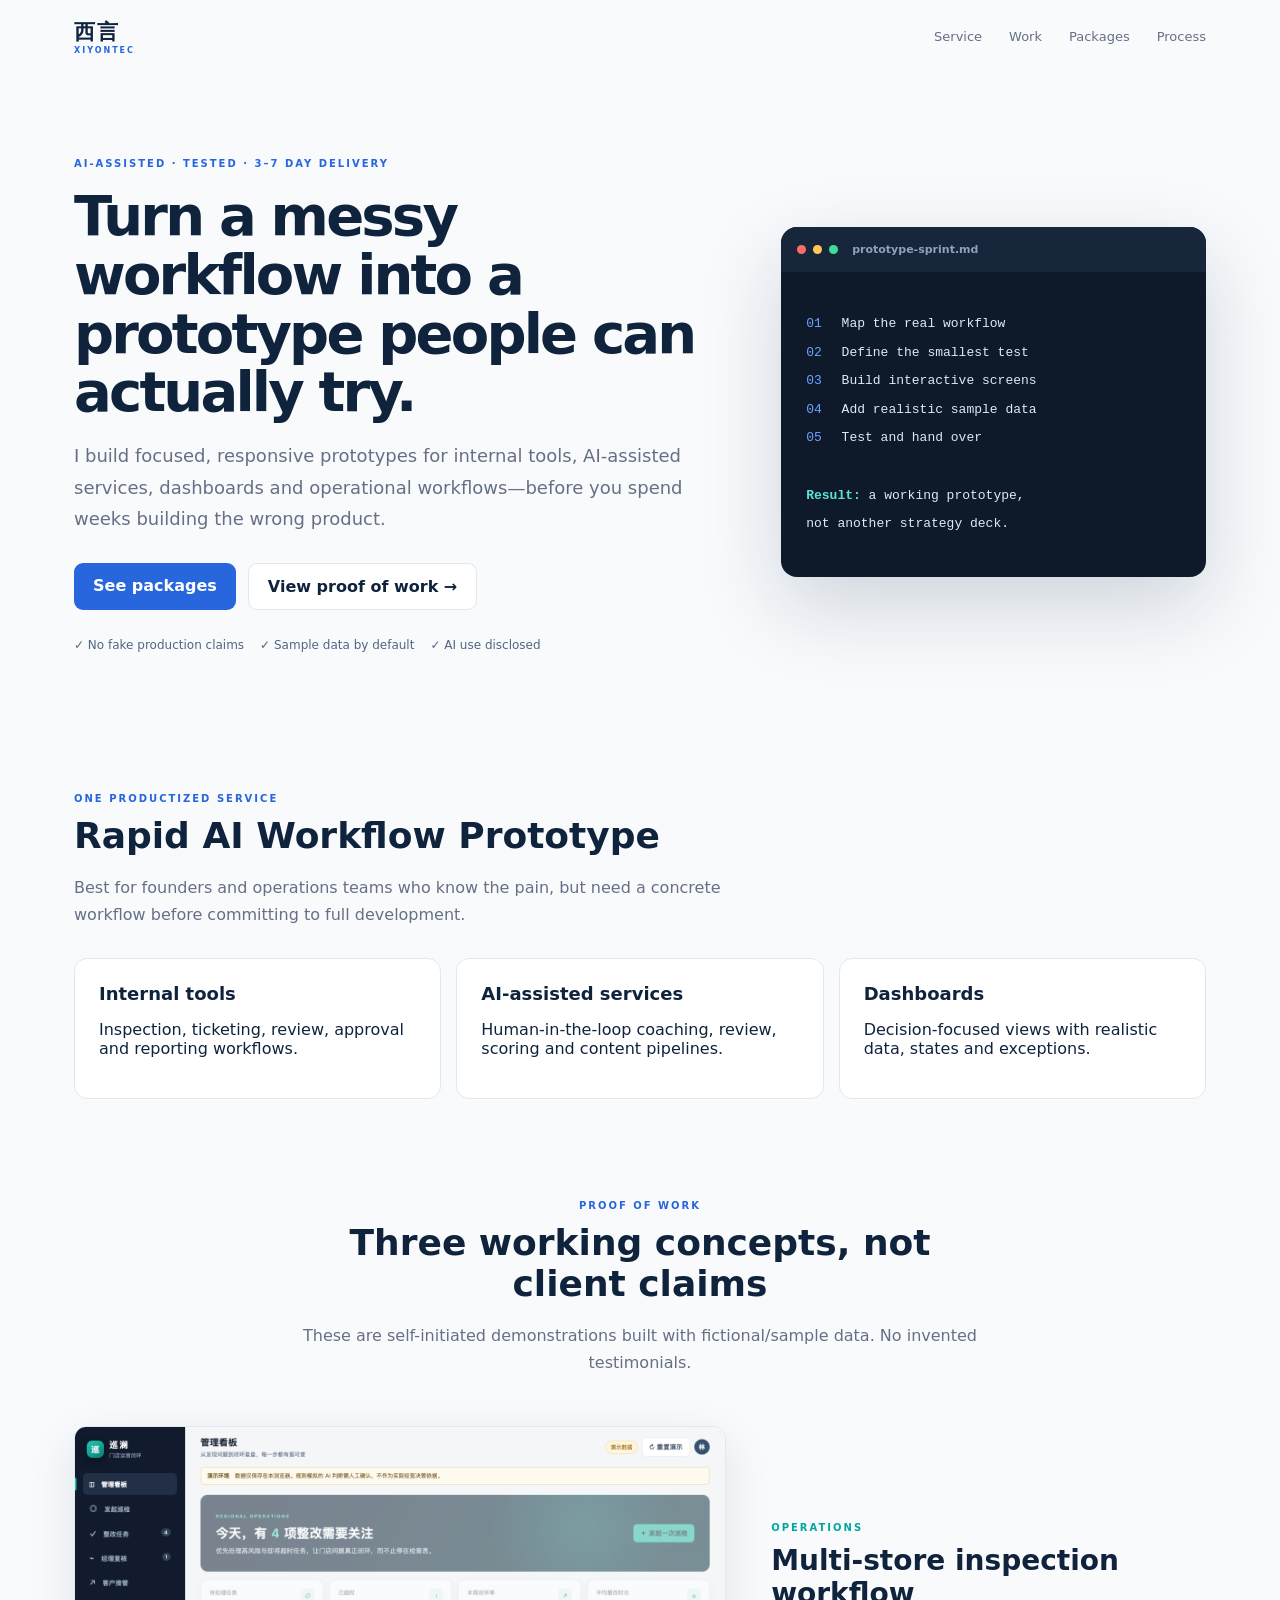
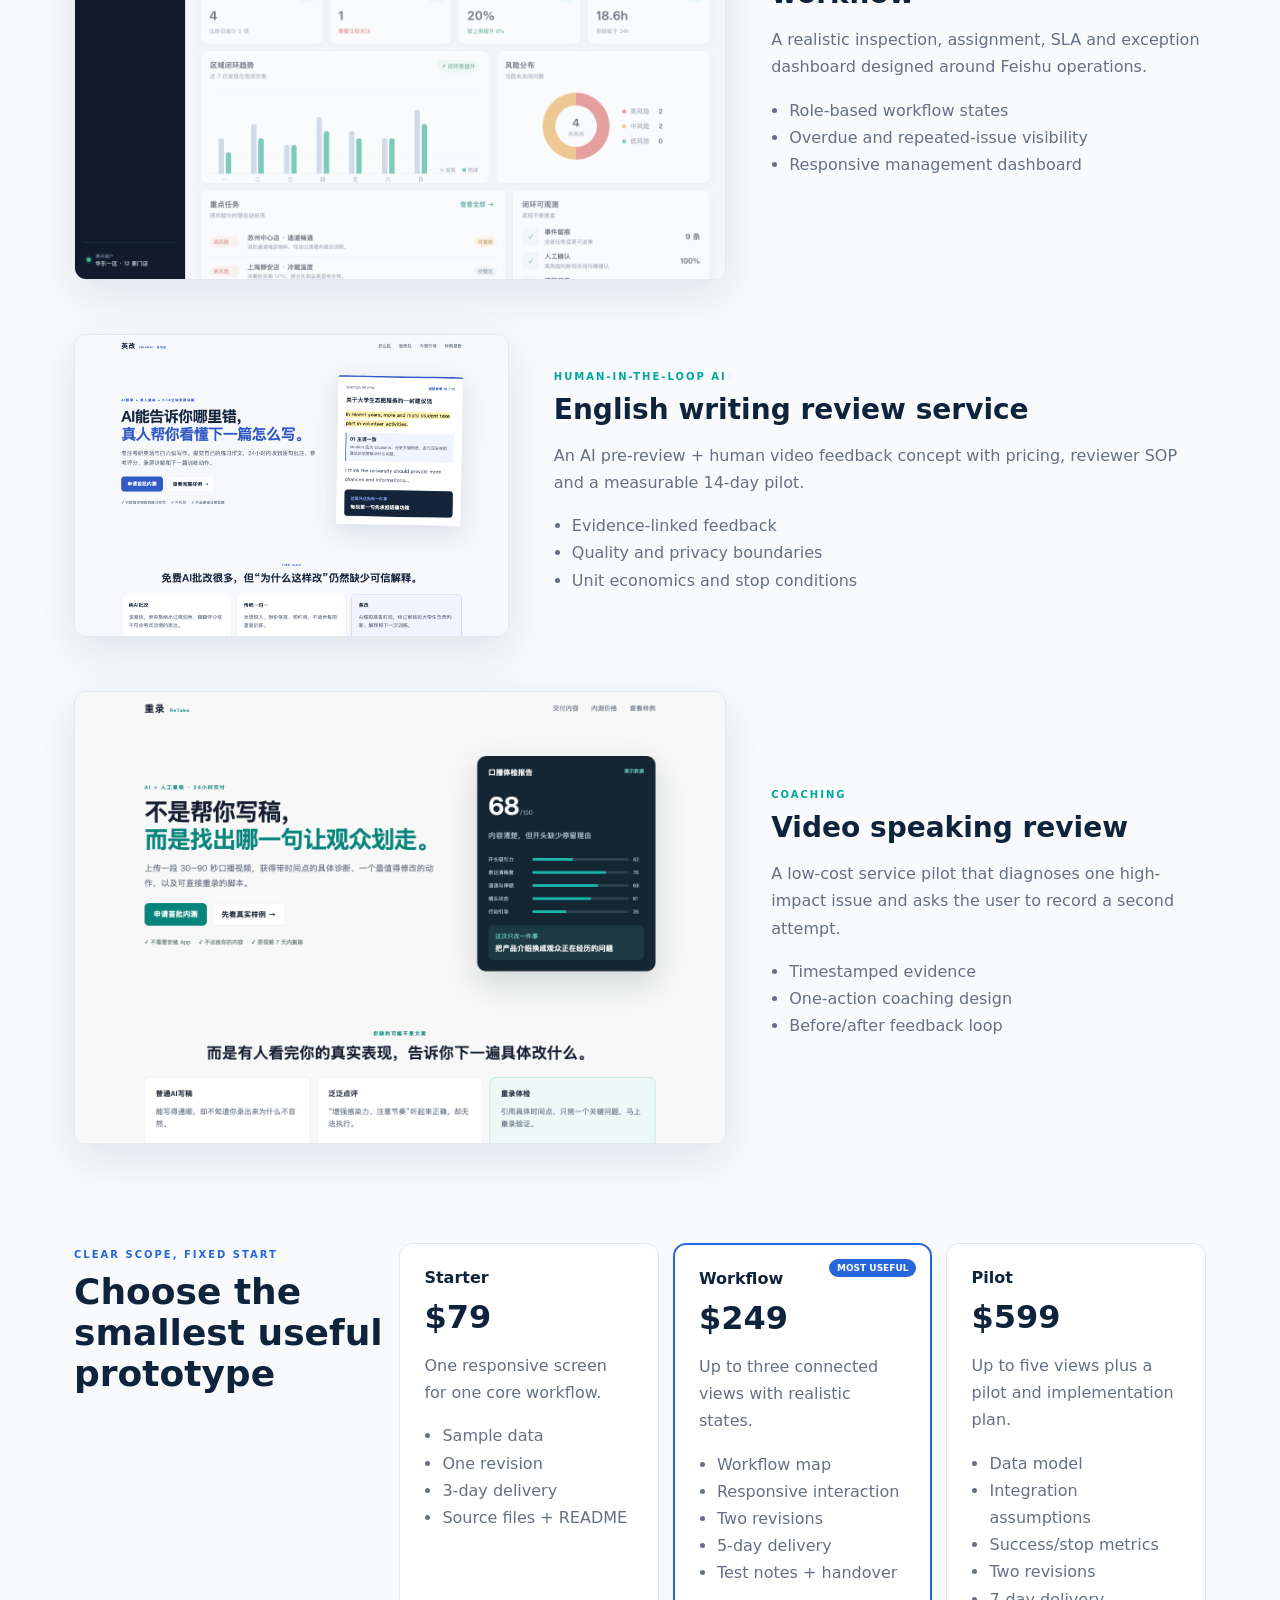
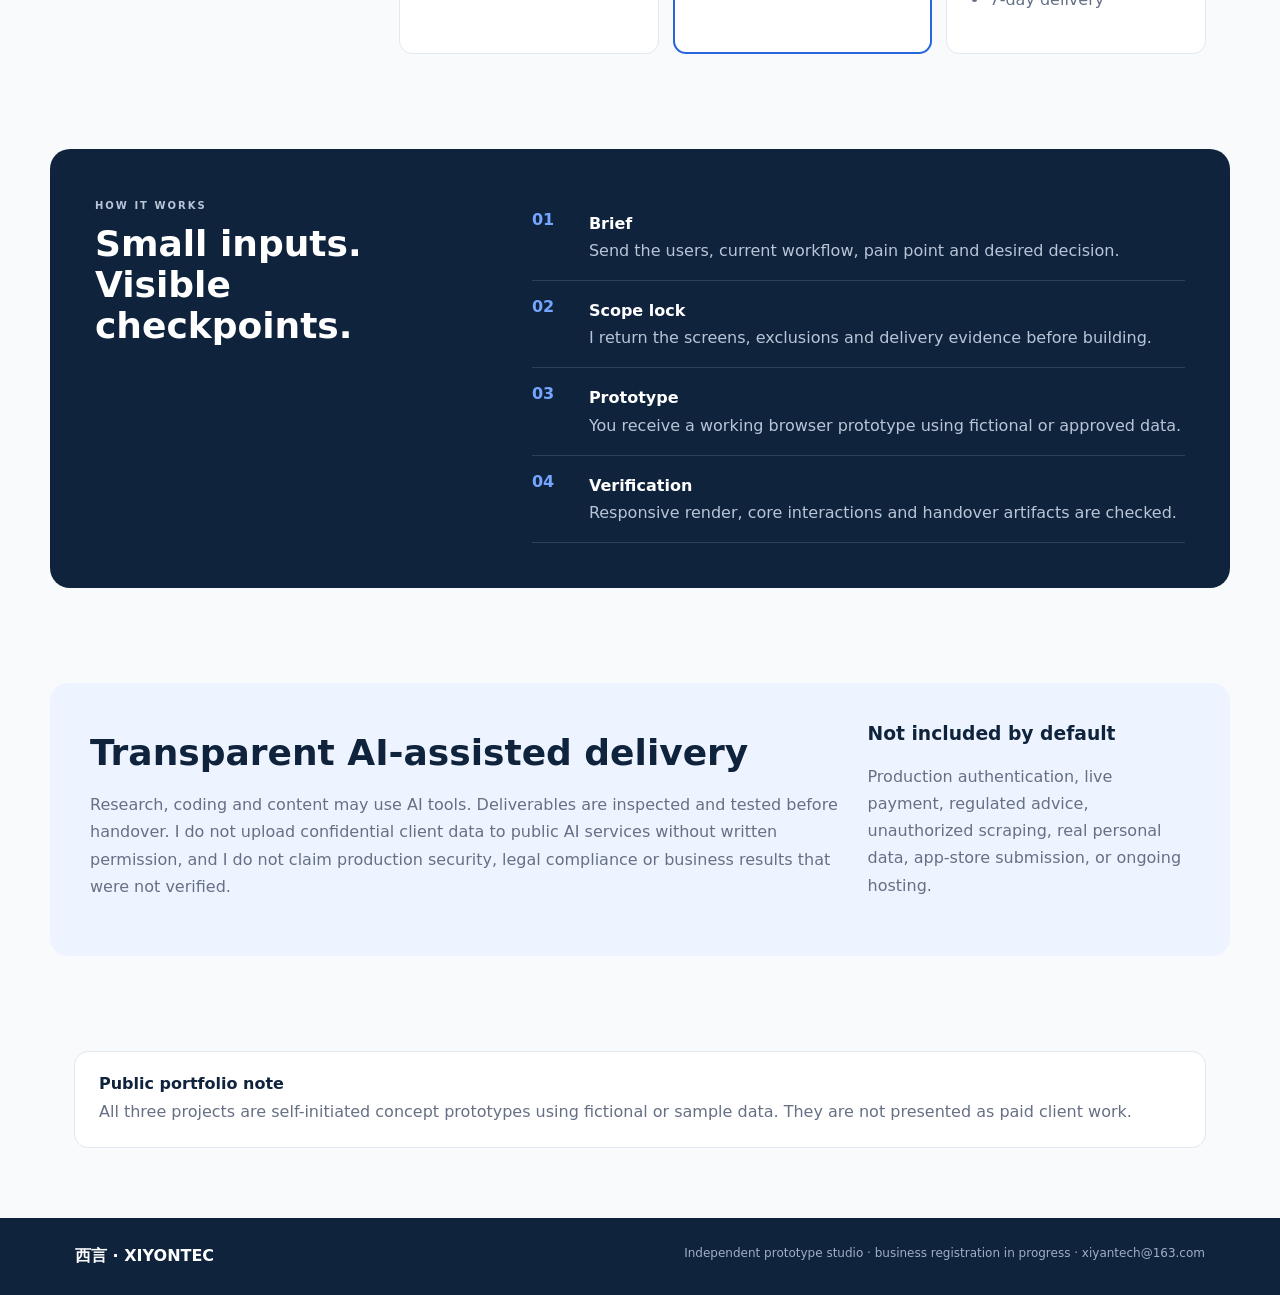
==== commit 98c537ec: "Rename brand to Xiyontec" ====
--- a/index.html
+++ b/index.html
@@ -1,8 +1,8 @@
-<!doctype html><html lang="en"><head><meta charset="utf-8"><meta name="viewport" content="width=device-width,initial-scale=1"><title>Xiyan Technology — AI Workflow Prototypes</title><link rel="stylesheet" href="styles.css"></head><body><header><a class="brand" href="#">溪言科技 <small>XIYAN TECHNOLOGY</small></a><nav><a href="#service">Service</a><a href="#work">Work</a><a href="#packages">Packages</a><a href="#process">Process</a></nav></header><main><section class="hero"><div><span class="eyebrow">AI-ASSISTED · TESTED · 3–7 DAY DELIVERY</span><h1>Turn a messy workflow into a prototype people can actually try.</h1><p>I build focused, responsive prototypes for internal tools, AI-assisted services, dashboards and operational workflows—before you spend weeks building the wrong product.</p><div class="buttons"><a class="primary" href="#packages">See packages</a><a class="secondary" href="#work">View proof of work →</a></div><div class="truth"><span>✓ No fake production claims</span><span>✓ Sample data by default</span><span>✓ AI use disclosed</span></div></div><aside><div class="terminal"><div><i></i><i></i><i></i><b>prototype-sprint.md</b></div><pre><span>01</span> Map the real workflow
+<!doctype html><html lang="en"><head><meta charset="utf-8"><meta name="viewport" content="width=device-width,initial-scale=1"><title>Xiyontec — AI Workflow Prototypes</title><link rel="stylesheet" href="styles.css"></head><body><header><a class="brand" href="#">西言 <small>XIYONTEC</small></a><nav><a href="#service">Service</a><a href="#work">Work</a><a href="#packages">Packages</a><a href="#process">Process</a></nav></header><main><section class="hero"><div><span class="eyebrow">AI-ASSISTED · TESTED · 3–7 DAY DELIVERY</span><h1>Turn a messy workflow into a prototype people can actually try.</h1><p>I build focused, responsive prototypes for internal tools, AI-assisted services, dashboards and operational workflows—before you spend weeks building the wrong product.</p><div class="buttons"><a class="primary" href="#packages">See packages</a><a class="secondary" href="#work">View proof of work →</a></div><div class="truth"><span>✓ No fake production claims</span><span>✓ Sample data by default</span><span>✓ AI use disclosed</span></div></div><aside><div class="terminal"><div><i></i><i></i><i></i><b>prototype-sprint.md</b></div><pre><span>01</span> Map the real workflow
 <span>02</span> Define the smallest test
 <span>03</span> Build interactive screens
 <span>04</span> Add realistic sample data
 <span>05</span> Test and hand over
 
 <strong>Result:</strong> a working prototype,
-not another strategy deck.</pre></div></aside></section><section id="service" class="service"><div><span class="eyebrow">ONE PRODUCTIZED SERVICE</span><h2>Rapid AI Workflow Prototype</h2><p>Best for founders and operations teams who know the pain, but need a concrete workflow before committing to full development.</p></div><div class="grid three"><article><b>Internal tools</b><p>Inspection, ticketing, review, approval and reporting workflows.</p></article><article><b>AI-assisted services</b><p>Human-in-the-loop coaching, review, scoring and content pipelines.</p></article><article><b>Dashboards</b><p>Decision-focused views with realistic data, states and exceptions.</p></article></div></section><section id="work" class="work"><div class="section-title"><span class="eyebrow">PROOF OF WORK</span><h2>Three working concepts, not client claims</h2><p>These are self-initiated demonstrations built with fictional/sample data. No invented testimonials.</p></div><article class="case"><a class="case-shot" href="feishu-inspection/" aria-label="Open store inspection prototype"><img src="assets/feishu-dashboard.png" alt="Store inspection workflow dashboard"></a><div><span>OPERATIONS</span><h3>Multi-store inspection workflow</h3><p>A realistic inspection, assignment, SLA and exception dashboard designed around Feishu operations.</p><ul><li>Role-based workflow states</li><li>Overdue and repeated-issue visibility</li><li>Responsive management dashboard</li></ul></div></article><article class="case reverse"><a class="case-shot" href="writing-review/" aria-label="Open English writing review prototype"><img src="assets/writing-review.png" alt="English writing review prototype"></a><div><span>HUMAN-IN-THE-LOOP AI</span><h3>English writing review service</h3><p>An AI pre-review + human video feedback concept with pricing, reviewer SOP and a measurable 14-day pilot.</p><ul><li>Evidence-linked feedback</li><li>Quality and privacy boundaries</li><li>Unit economics and stop conditions</li></ul></div></article><article class="case"><a class="case-shot" href="speaking-coach/" aria-label="Open speaking coach prototype"><img src="assets/speaking-coach.png" alt="Speaking coach prototype"></a><div><span>COACHING</span><h3>Video speaking review</h3><p>A low-cost service pilot that diagnoses one high-impact issue and asks the user to record a second attempt.</p><ul><li>Timestamped evidence</li><li>One-action coaching design</li><li>Before/after feedback loop</li></ul></div></article></section><section id="packages" class="packages"><div><span class="eyebrow">CLEAR SCOPE, FIXED START</span><h2>Choose the smallest useful prototype</h2></div><article><span>Starter</span><h3>$79</h3><p>One responsive screen for one core workflow.</p><ul><li>Sample data</li><li>One revision</li><li>3-day delivery</li><li>Source files + README</li></ul></article><article class="featured"><b>MOST USEFUL</b><span>Workflow</span><h3>$249</h3><p>Up to three connected views with realistic states.</p><ul><li>Workflow map</li><li>Responsive interaction</li><li>Two revisions</li><li>5-day delivery</li><li>Test notes + handover</li></ul></article><article><span>Pilot</span><h3>$599</h3><p>Up to five views plus a pilot and implementation plan.</p><ul><li>Data model</li><li>Integration assumptions</li><li>Success/stop metrics</li><li>Two revisions</li><li>7-day delivery</li></ul></article></section><section id="process" class="process"><div><span class="eyebrow">HOW IT WORKS</span><h2>Small inputs. Visible checkpoints.</h2></div><ol><li><b>01</b><span><strong>Brief</strong>Send the users, current workflow, pain point and desired decision.</span></li><li><b>02</b><span><strong>Scope lock</strong>I return the screens, exclusions and delivery evidence before building.</span></li><li><b>03</b><span><strong>Prototype</strong>You receive a working browser prototype using fictional or approved data.</span></li><li><b>04</b><span><strong>Verification</strong>Responsive render, core interactions and handover artifacts are checked.</span></li></ol></section><section class="disclosure"><div><h2>Transparent AI-assisted delivery</h2><p>Research, coding and content may use AI tools. Deliverables are inspected and tested before handover. I do not upload confidential client data to public AI services without written permission, and I do not claim production security, legal compliance or business results that were not verified.</p></div><div><h3>Not included by default</h3><p>Production authentication, live payment, regulated advice, unauthorized scraping, real personal data, app-store submission, or ongoing hosting.</p></div></section><section class="public-note"><b>Public portfolio note</b><p>All three projects are self-initiated concept prototypes using fictional or sample data. They are not presented as paid client work.</p></section></main><footer><b>溪言科技 · XIYAN TECHNOLOGY</b><p>Independent prototype studio · business registration in progress · <a href="mailto:xiyantech@163.com">xiyantech@163.com</a></p></footer></body></html>+not another strategy deck.</pre></div></aside></section><section id="service" class="service"><div><span class="eyebrow">ONE PRODUCTIZED SERVICE</span><h2>Rapid AI Workflow Prototype</h2><p>Best for founders and operations teams who know the pain, but need a concrete workflow before committing to full development.</p></div><div class="grid three"><article><b>Internal tools</b><p>Inspection, ticketing, review, approval and reporting workflows.</p></article><article><b>AI-assisted services</b><p>Human-in-the-loop coaching, review, scoring and content pipelines.</p></article><article><b>Dashboards</b><p>Decision-focused views with realistic data, states and exceptions.</p></article></div></section><section id="work" class="work"><div class="section-title"><span class="eyebrow">PROOF OF WORK</span><h2>Three working concepts, not client claims</h2><p>These are self-initiated demonstrations built with fictional/sample data. No invented testimonials.</p></div><article class="case"><a class="case-shot" href="feishu-inspection/" aria-label="Open store inspection prototype"><img src="assets/feishu-dashboard.png" alt="Store inspection workflow dashboard"></a><div><span>OPERATIONS</span><h3>Multi-store inspection workflow</h3><p>A realistic inspection, assignment, SLA and exception dashboard designed around Feishu operations.</p><ul><li>Role-based workflow states</li><li>Overdue and repeated-issue visibility</li><li>Responsive management dashboard</li></ul></div></article><article class="case reverse"><a class="case-shot" href="writing-review/" aria-label="Open English writing review prototype"><img src="assets/writing-review.png" alt="English writing review prototype"></a><div><span>HUMAN-IN-THE-LOOP AI</span><h3>English writing review service</h3><p>An AI pre-review + human video feedback concept with pricing, reviewer SOP and a measurable 14-day pilot.</p><ul><li>Evidence-linked feedback</li><li>Quality and privacy boundaries</li><li>Unit economics and stop conditions</li></ul></div></article><article class="case"><a class="case-shot" href="speaking-coach/" aria-label="Open speaking coach prototype"><img src="assets/speaking-coach.png" alt="Speaking coach prototype"></a><div><span>COACHING</span><h3>Video speaking review</h3><p>A low-cost service pilot that diagnoses one high-impact issue and asks the user to record a second attempt.</p><ul><li>Timestamped evidence</li><li>One-action coaching design</li><li>Before/after feedback loop</li></ul></div></article></section><section id="packages" class="packages"><div><span class="eyebrow">CLEAR SCOPE, FIXED START</span><h2>Choose the smallest useful prototype</h2></div><article><span>Starter</span><h3>$79</h3><p>One responsive screen for one core workflow.</p><ul><li>Sample data</li><li>One revision</li><li>3-day delivery</li><li>Source files + README</li></ul></article><article class="featured"><b>MOST USEFUL</b><span>Workflow</span><h3>$249</h3><p>Up to three connected views with realistic states.</p><ul><li>Workflow map</li><li>Responsive interaction</li><li>Two revisions</li><li>5-day delivery</li><li>Test notes + handover</li></ul></article><article><span>Pilot</span><h3>$599</h3><p>Up to five views plus a pilot and implementation plan.</p><ul><li>Data model</li><li>Integration assumptions</li><li>Success/stop metrics</li><li>Two revisions</li><li>7-day delivery</li></ul></article></section><section id="process" class="process"><div><span class="eyebrow">HOW IT WORKS</span><h2>Small inputs. Visible checkpoints.</h2></div><ol><li><b>01</b><span><strong>Brief</strong>Send the users, current workflow, pain point and desired decision.</span></li><li><b>02</b><span><strong>Scope lock</strong>I return the screens, exclusions and delivery evidence before building.</span></li><li><b>03</b><span><strong>Prototype</strong>You receive a working browser prototype using fictional or approved data.</span></li><li><b>04</b><span><strong>Verification</strong>Responsive render, core interactions and handover artifacts are checked.</span></li></ol></section><section class="disclosure"><div><h2>Transparent AI-assisted delivery</h2><p>Research, coding and content may use AI tools. Deliverables are inspected and tested before handover. I do not upload confidential client data to public AI services without written permission, and I do not claim production security, legal compliance or business results that were not verified.</p></div><div><h3>Not included by default</h3><p>Production authentication, live payment, regulated advice, unauthorized scraping, real personal data, app-store submission, or ongoing hosting.</p></div></section><section class="public-note"><b>Public portfolio note</b><p>All three projects are self-initiated concept prototypes using fictional or sample data. They are not presented as paid client work.</p></section></main><footer><b>西言 · XIYONTEC</b><p>Independent prototype studio · business registration in progress · <a href="mailto:xiyantech@163.com">xiyantech@163.com</a></p></footer></body></html>
